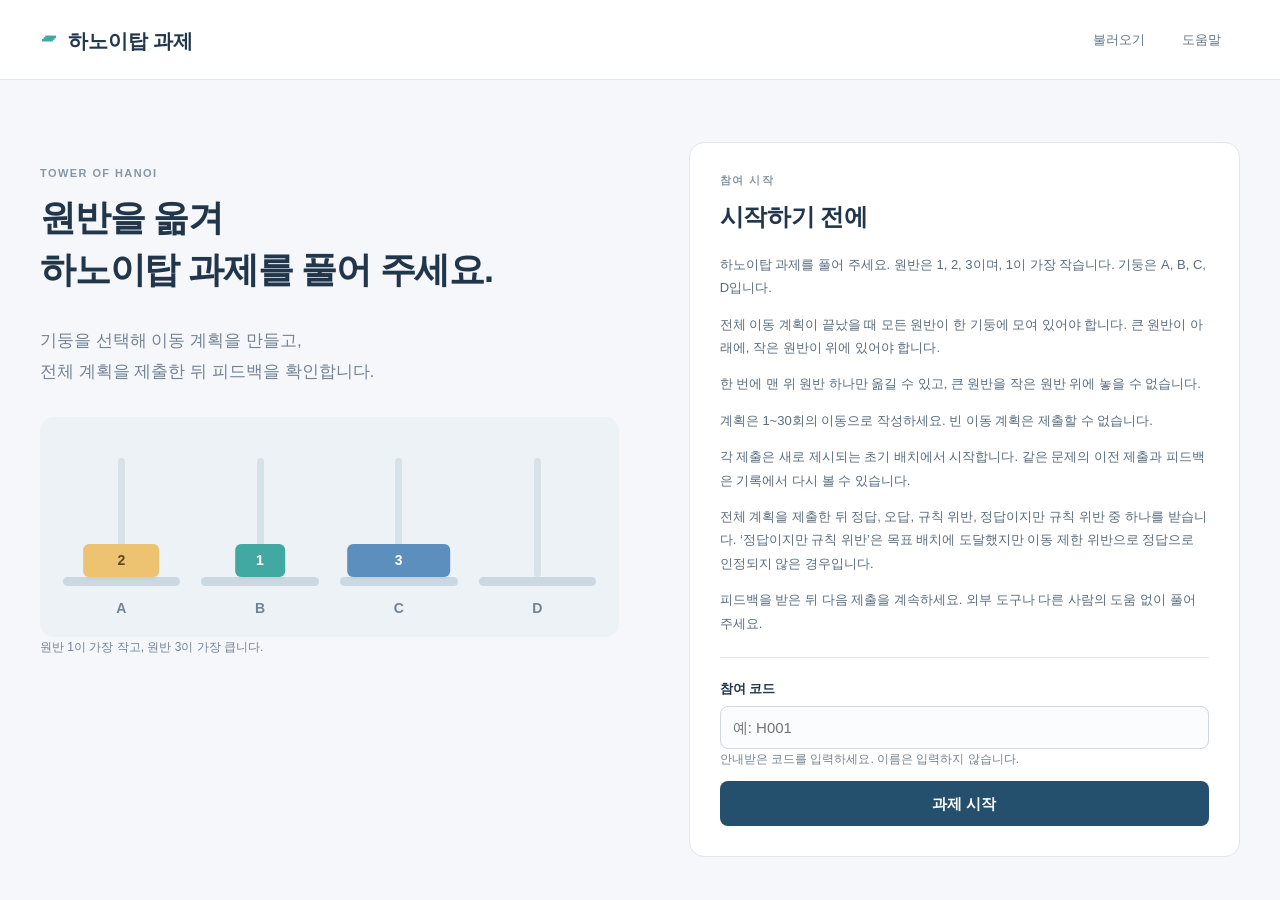
==== tower-of-hanoi/Hanoi_Human_Evaluation.html @ 3d311c99 "Clean up legacy code" ====
<!doctype html>
<html lang="ko">
<head>
<meta http-equiv="Content-Security-Policy" content="default-src 'none'; script-src 'unsafe-inline'; style-src 'unsafe-inline'; img-src data: blob:; connect-src 'none'; base-uri 'none'; form-action 'none'">
<meta charset="utf-8"><meta name="viewport" content="width=device-width, initial-scale=1">
<title>하노이탑 과제</title><style>
:root {
  --ink:#21364a;
  --muted:#738394;
  --line:#e0e7ed;
  --navy:#244f6d;
  --teal:#42a8a2;
  --gold:#edc271;
  --blue:#5d8fbe;
  --bg:#f5f7fa;
}

* {
  box-sizing:border-box;
}

body {
  margin:0;
  background:var(--bg);
  color:var(--ink);
  font-family:-apple-system,BlinkMacSystemFont,"Noto Sans KR","Apple SD Gothic Neo",sans-serif;
  font-size:15px;
}

button,input {
  font:inherit;
}

button,.file-button {
  cursor:pointer;
}

button {
  border:0;
  border-radius:8px;
  padding:12px 17px;
  line-height:1.35;
  background:white;
  color:var(--ink);
  transition:background .15s;
}

button:disabled {
  opacity:.45;
  cursor:default;
}

button:focus-visible,a:focus-visible,input:focus-visible,.file-button:focus-within {
  outline:3px solid #62a9ce;
  outline-offset:3px;
}

.primary {
  background:var(--navy);
  color:white;
  font-weight:650;
  min-height:45px;
}

.primary:hover:not(:disabled) {
  background:#173f5c;
}

.secondary {
  background:#e9f0f6;
  color:var(--navy);
  font-weight:600;
}

.quiet,.file-button {
  background:transparent;
  color:#627789;
  font-size:13px;
}

.quiet:hover:not(:disabled),.file-button:hover {
  background:#eaf0f5;
}

.small {
  padding:9px 10px;
  font-size:12px;
}

.wide {
  width:100%;
  margin-top:12px;
}

.topbar {
  height:80px;
  border-bottom:1px solid var(--line);
  background:white;
  display:flex;
  align-items:center;
  justify-content:space-between;
  padding:0 42px;
  gap:20px;
}

.brand {
  text-decoration:none;
  color:var(--ink);
  font-size:20px;
  font-weight:750;
  white-space:nowrap;
}

.brand-mark {
  color:var(--teal);
  margin-right:7px;
  font-size:26px;
}

.topbar nav {
  display:flex;
  align-items:center;
  gap:8px;
}

.file-button {
  border-radius:8px;
  padding:12px;
  display:inline-flex;
  align-items:center;
}

.file-button input {
  width:1px;
  height:1px;
  position:absolute;
  clip-path:inset(50%);
}

#save-status {
  font-size:12px;
  color:var(--muted);
  padding-right:12px;
}

#save-status[data-warning="true"] {
  display:block;
  position:fixed;
  left:50%;
  bottom:16px;
  transform:translateX(-50%);
  z-index:1000;
  width:max-content;
  max-width:calc(100vw - 32px);
  padding:12px 18px;
  border:1px solid #dfb252;
  border-radius:10px;
  background:#fff3cf;
  color:#593b00;
  box-shadow:0 3px 14px #0002;
  white-space:normal;
  text-align:center;
}

main {
  max-width:1420px;
  margin:auto;
  padding:40px;
}

.eyebrow {
  font-size:11px;
  letter-spacing:.13em;
  font-weight:750;
  color:#8597a7;
  margin:0 0 13px;
}

h1,h2,p {
  margin-top:0;
}

h1 {
  font-size:36px;
  letter-spacing:-1.2px;
  line-height:1.45;
}

h2 {
  font-size:18px;
  letter-spacing:-.4px;
}

.lead {
  font-size:17px;
  color:var(--muted);
  line-height:1.8;
}

.subtle {
  font-size:12px;
  color:var(--muted);
  line-height:1.7;
}

.panel {
  background:white;
  border:1px solid var(--line);
  border-radius:15px;
}

.welcome {
  display:grid;
  grid-template-columns:1.05fr 1fr;
  gap:70px;
  padding-top:22px;
}

.intro {
  padding-top:25px;
}

.start-panel {
  padding:30px;
}

.start-panel h2 {
  font-size:24px;
}

.instructions {
  font-size:13px;
  line-height:1.8;
  color:#586c7e;
}

.instructions p {
  margin-bottom:13px;
}

.start-panel form {
  border-top:1px solid var(--line);
  padding-top:22px;
  margin-top:22px;
}

.start-panel label {
  display:block;
  font-size:13px;
  font-weight:650;
  margin-bottom:8px;
}

input[type=text],input:not([type]) {
  border:1px solid #ced9e2;
  border-radius:8px;
  background:#fafcfd;
  padding:12px;
  width:100%;
  color:var(--ink);
}

.start-panel .primary {
  width:100%;
}

.task-title {
  display:flex;
  justify-content:space-between;
  align-items:center;
  margin-bottom:25px;
}

.task-title h1 {
  font-size:29px;
  margin:0;
}

.task-title h1 span {
  color:#91a0ad;
  font-size:19px;
  font-weight:400;
}

.participant-label {
  color:var(--muted);
  font-size:12px;
}

.workspace {
  display:grid;
  grid-template-columns:minmax(0,1.5fr) minmax(300px,1fr);
  gap:24px;
  align-items:start;
}

.play-area {
  display:grid;
  gap:20px;
}

.board-panel {
  padding:25px 25px 0;
}

.panel-head {
  display:flex;
  justify-content:space-between;
  align-items:center;
  gap:12px;
}

.panel-head h2 {
  margin:0;
}

.panel-head p {
  font-size:12px;
  color:var(--muted);
  margin:8px 0 0;
  line-height:1.6;
}

.board {
  display:grid;
  grid-template-columns:repeat(4,minmax(0,1fr));
  gap:6px;
  height:245px;
  padding:14px 0 0;
}

.peg {
  position:relative;
  border:1.5px solid transparent;
  background:transparent;
  border-radius:12px;
  padding:0;
  min-width:0;
  color:var(--muted);
}

.peg:not(:disabled):hover {
  background:#eef5f9;
}

.peg:disabled {
  opacity:1;
}

.peg.selected {
  background:#eaf4f9;
  border-color:#73abc7;
}

.rod {
  position:absolute;
  top:25px;
  bottom:44px;
  background:#d7e1e8;
  width:7px;
  left:calc(50% - 3.5px);
  border-radius:5px;
}

.base {
  position:absolute;
  bottom:35px;
  left:5%;
  width:90%;
  height:9px;
  background:#cbd7e1;
  border-radius:6px;
}

.peg-letter {
  position:absolute;
  bottom:4px;
  left:0;
  right:0;
  font-size:14px;
  font-weight:700;
  text-align:center;
}

.stack {
  position:absolute;
  bottom:44px;
  left:50%;
  transform:translateX(-50%);
  width:90%;
  display:flex;
  flex-direction:column-reverse;
  align-items:center;
  gap:3px;
}

.disk {
  height:33px;
  border-radius:6px;
  display:flex;
  justify-content:center;
  align-items:center;
  font-size:14px;
  font-weight:750;
  color:white;
  box-shadow:0 2px 2px #2038480c;
}

.disk-1 {
  width:43%;
  background:var(--teal);
}

.disk-2 {
  width:65%;
  background:var(--gold);
  color:#5f461e;
}

.disk-3 {
  width:88%;
  background:var(--blue);
}

.intro-board {
  height:220px;
  background:#edf2f6;
  border-radius:14px;
  padding:15px;
  margin-top:30px;
}

.board-footer {
  border-top:1px solid #eaf0f5;
  padding:16px 0;
  display:flex;
  align-items:center;
  justify-content:space-between;
  gap:10px;
  color:var(--muted);
  font-size:12px;
  line-height:1.5;
}

.legend {
  display:flex;
  align-items:center;
  gap:5px;
  white-space:nowrap;
  font-size:10px;
}

.legend i {
  font-style:normal;
  width:19px;
  height:19px;
  border-radius:50%;
  display:grid;
  place-items:center;
  color:white;
  font-weight:700;
}

.d1 {
  background:var(--teal);
}

.d2 {
  background:var(--gold);
}

.d3 {
  background:var(--blue);
}

.plan-panel {
  padding:23px 25px 0;
}

.count {
  display:inline-block;
  font-size:11px;
  color:#7c91a2;
  background:#edf2f6;
  border-radius:6px;
  padding:4px 7px;
  margin-left:7px;
  vertical-align:middle;
  font-weight:500;
}

.move-list {
  list-style:none;
  padding:0;
  display:flex;
  flex-wrap:wrap;
  gap:7px;
  margin:22px 0;
  max-height:240px;
  overflow:auto;
}

.move-chip {
  border:1px solid var(--line);
  background:#fbfcfe;
  padding:8px 9px;
  border-radius:6px;
  display:flex;
  gap:7px;
  align-items:center;
  white-space:nowrap;
  font-size:12px;
}

.move-chip small {
  font-size:9px;
  color:#98a7b5;
}

.move-chip .disk-label {
  font-size:10px;
  background:#eaf0f4;
  color:#647e91;
  border-radius:4px;
  padding:3px 5px;
}

.move-chip strong {
  font-size:12px;
  letter-spacing:.02em;
}

.empty-plan {
  text-align:center;
  color:#95a4b1;
  font-size:13px;
  padding:26px 0;
  line-height:1.8;
}

.submission-bar,.feedback-panel {
  border-top:1px solid #eaf0f5;
  padding:18px 0;
  display:flex;
  justify-content:space-between;
  align-items:center;
  gap:12px;
}

.submission-bar p {
  margin:0;
  font-size:12px;
  color:var(--muted);
}

.feedback-panel strong {
  font-size:21px;
  line-height:1.5;
  color:#315d75;
}

.feedback-panel .correct {
  color:#26836a;
}

.feedback-panel .incorrect {
  color:#a44f3b;
}

.feedback-panel .violation {
  color:#946322;
}

.history-panel {
  overflow:hidden;
}

.history-head {
  padding:25px 22px 18px;
}

.history-head h2 {
  margin-bottom:10px;
}

.history-head p {
  font-size:12px;
  color:var(--muted);
  line-height:1.8;
  margin:0;
}

#history {
  padding:0 15px 15px;
  max-height:700px;
  overflow:auto;
}

.history-empty {
  font-size:13px;
  text-align:center;
  color:#9aabb8;
  padding:30px 0;
}

.history-item {
  border:1px solid var(--line);
  border-radius:9px;
  margin-bottom:9px;
  overflow:hidden;
}

.history-item summary {
  padding:14px 12px;
  display:flex;
  align-items:center;
  gap:9px;
  font-size:12px;
  cursor:pointer;
}

.history-item summary::after {
  content:'⌄';
  margin-left:auto;
}

.history-item[open] summary::after {
  content:'⌃';
}

.badge {
  padding:4px 7px;
  border-radius:5px;
  font-size:11px;
  background:#edf3f7;
  color:#456c86;
  line-height:1.5;
}

.badge.correct {
  background:#e9f6ef;
  color:#287f65;
}

.badge.incorrect {
  background:#fff0e9;
  color:#a2553c;
}

.badge.violation {
  background:#fff4de;
  color:#936b28;
}

.history-detail {
  border-top:1px solid var(--line);
  padding:14px;
}

.history-detail p {
  font-size:11px;
  color:var(--muted);
  margin:0 0 5px;
}

.history-detail .board {
  height:135px;
  background:#f8fafc;
  border-radius:8px;
  padding:8px 0 0;
}

.history-detail .rod {
  top:18px;
  bottom:31px;
  width:5px;
  left:calc(50% - 2.5px);
}

.history-detail .base {
  bottom:25px;
  height:6px;
}

.history-detail .stack {
  bottom:31px;
  gap:2px;
}

.history-detail .disk {
  height:21px;
  font-size:11px;
  border-radius:4px;
}

.history-detail .peg-letter {
  font-size:11px;
  bottom:3px;
}

.history-detail .move-list {
  margin:12px 0;
  gap:5px;
}

.history-detail .move-chip {
  padding:6px;
}

.history-detail button {
  width:100%;
  font-size:12px;
  padding:9px;
}

.complete {
  max-width:620px;
  margin:60px auto;
  padding:50px 35px;
  text-align:center;
}

.complete-mark {
  display:grid;
  place-items:center;
  background:#e7f5ee;
  color:#27856d;
  width:64px;
  height:64px;
  margin:0 auto 24px;
  border-radius:50%;
  font-size:27px;
}

.complete h1 {
  font-size:30px;
}

.complete>p:not(.eyebrow) {
  color:var(--muted);
  line-height:1.9;
}

.complete .primary {
  margin-top:15px;
}

.error {
  padding:14px 18px;
  border:1px solid #e6c4a5;
  background:#fff4e8;
  color:#86572c;
  border-radius:9px;
  font-size:13px;
  line-height:1.6;
}

dialog {
  border:1px solid var(--line);
  padding:0;
  border-radius:16px;
  max-width:610px;
  width:calc(100% - 30px);
  color:var(--ink);
  box-shadow:0 25px 80px #16334940;
}

dialog::backdrop {
  background:#233c5266;
}

.dialog-inner {
  padding:30px;
}

.dialog-inner>.primary {
  display:block;
  margin:25px 0 0 auto;
}

[hidden] {
  display:none!important;
}

@media(max-width:1000px) {
  main {
    padding:30px 24px;
  }
  .topbar {
    padding:0 24px;
  }
  .welcome {
    gap:30px;
  }
  .workspace {
    grid-template-columns:minmax(0,1.3fr) minmax(290px,1fr);
  }
  .board-footer {
    flex-wrap:wrap;
  }
  h1 {
    font-size:31px;
  }
  #save-status {
    display:none;
  }
  .panel-head {
    flex-wrap:wrap;
  }
  .board-panel,.plan-panel {
    padding-left:18px;
    padding-right:18px;
  }
}

@media(max-width:760px) {
  main {
    padding:25px 16px;
  }
  .topbar {
    height:68px;
    padding:0 16px;
  }
  .brand {
    font-size:17px;
  }
  .topbar nav {
    gap:0;
  }
  .topbar nav button,.file-button {
    padding:10px 7px;
    font-size:11px;
  }
  .welcome,.workspace {
    grid-template-columns:1fr;
    gap:20px;
  }
  .welcome {
    padding-top:0;
  }
  .intro {
    padding-top:8px;
  }
  .intro h1 {
    font-size:30px;
  }
  .intro-board {
    height:180px;
    margin-top:15px;
  }
  .start-panel {
    padding:24px;
  }
  .board {
    height:220px;
  }
  .task-title h1 {
    font-size:25px;
  }
  .task-title h1 span {
    font-size:16px;
  }
  .board-footer {
    font-size:11px;
  }
  .submission-bar {
    flex-wrap:wrap;
  }
  .feedback-panel strong {
    font-size:19px;
  }
  .history-detail .board {
    height:135px;
  }
  .complete {
    padding:36px 22px;
    margin-top:25px;
  }
  .complete h1 {
    font-size:27px;
  }
  .move-chip {
    font-size:11px;
  }
  .plan-panel .panel-head>div {
    margin-left:auto;
  }
}

@media(prefers-reduced-motion:reduce) {
  * {
    transition:none!important;
  }
}

</style>
</head>
<body>
<header class="topbar"><a class="brand" href="#"><span class="brand-mark" aria-hidden="true">▰</span> 하노이탑 과제</a><nav><span id="save-status" role="status"></span><button id="export" class="quiet" hidden>진행 저장 · JSON</button><label class="file-button">불러오기<input id="import" type="file" accept="application/json,.json"></label><button id="help-button" class="quiet">도움말</button></nav></header>
<main>
<noscript>이 과제는 JavaScript를 켠 브라우저에서 열어 주세요.</noscript>
<p id="error" class="error" role="alert" hidden></p>
<section id="welcome" class="welcome">
<div class="intro"><p class="eyebrow">TOWER OF HANOI</p><h1>원반을 옮겨<br>하노이탑 과제를 풀어 주세요.</h1><p class="lead">기둥을 선택해 이동 계획을 만들고,<br>전체 계획을 제출한 뒤 피드백을 확인합니다.</p><div id="intro-board" class="board intro-board" aria-hidden="true"></div><p class="subtle">원반 1이 가장 작고, 원반 3이 가장 큽니다.</p></div>
<div class="start-panel panel"><p class="eyebrow">참여 시작</p><h2>시작하기 전에</h2><div id="welcome-instructions" class="instructions"></div><form id="start-form"><label for="participant">참여 코드</label><input id="participant" autocomplete="off" maxlength="40" pattern="[A-Za-z0-9_-]+" placeholder="예: H001" required><p class="subtle">안내받은 코드를 입력하세요. 이름은 입력하지 않습니다.</p><button class="primary" id="start" type="submit">과제 시작</button></form><button id="resume" class="secondary wide" hidden>저장된 진행 이어하기</button></div>
</section>
<section id="task" hidden>
<div class="task-title"><div><p class="eyebrow">이동 계획 작성</p><h1 id="problem-title"></h1></div><span class="participant-label" id="participant-label"></span></div>
<div class="workspace"><div class="play-area">
<section class="panel board-panel"><div class="panel-head"><div><h2>현재 배치</h2><p>출발 기둥을 누른 뒤 도착 기둥을 선택하세요.</p></div><button id="show-initial" class="quiet small">초기 배치 보기</button></div><div id="board" class="board"></div><div class="board-footer"><span id="move-hint" role="status">출발 기둥을 선택하세요.</span><span class="legend"><i class="d1">1</i><i class="d2">2</i><i class="d3">3</i> 작은 원반 → 큰 원반</span></div></section>
<section class="panel plan-panel"><div class="panel-head"><h2>이동 계획 <span id="move-count" class="count">0 / 30</span></h2><div><button id="undo" class="quiet small">한 단계 취소</button><button id="reset" class="quiet small">처음부터</button></div></div><ol id="moves" class="move-list"></ol><p id="empty-plan" class="empty-plan">기둥을 선택하면 이동이 여기에 추가됩니다.</p><div id="submission-bar" class="submission-bar"><p>1~30회 이동으로 전체 계획을 작성하세요.</p><button id="submit" class="primary">계획 제출</button></div><div id="feedback-panel" class="feedback-panel" hidden><strong id="feedback" role="status"></strong><button id="continue" class="primary">계속하기</button></div></section>
</div><aside class="panel history-panel"><div class="history-head"><h2>이전 제출 <span id="history-count" class="count">0</span></h2><p>현재 문제에서 제출한 계획과 피드백입니다.<br>초기 배치와 이동 순서를 다시 볼 수 있습니다.</p></div><div id="history"></div></aside></div>
</section>
<section id="complete" class="complete panel" hidden><span class="complete-mark" aria-hidden="true">✓</span><p class="eyebrow">과제 완료</p><h1>참여해 주셔서 감사합니다.</h1><p>평가가 끝났습니다.<br>아래 버튼으로 결과 JSON을 저장해 주세요.</p><button id="export-complete" class="primary">결과 저장 · JSON</button></section>
</main>
<dialog id="help"><div class="dialog-inner"><h2>과제 안내</h2><div id="help-instructions" class="instructions"></div><button id="close-help" class="primary">확인</button></div></dialog>
<dialog id="initial-dialog"><div class="dialog-inner"><h2>이번 제출의 초기 배치</h2><div id="initial-board" class="board"></div><button id="close-initial" class="primary">닫기</button></div></dialog>
<script>
window.HANOI_BUNDLE={"format":"hanoi_human_standalone_v1","dataset":{"schema_version":1,"dataset_version":7,"pegs":["A","B","C","D"],"disk_count":3,"max_moves":30,"dataset_id":"hanoi_human_10_v2","dataset_revision":2,"seed":20261029,"problems":[{"id":"P017","rule_type":"peg","rounds":[{"name":"R1","initial_positions":["B","B","D"],"initial_family":"pair12","goal_peg":"D","rule":{"kind":"peg","source":"B","destination":"C"},"validation":{"shortest_plan":["BA","BD","AD"],"min_moves":3,"baseline_min_moves":3,"restriction_witness":["BC","BD","CD"],"transition_witness":null}},{"name":"R2","initial_positions":["D","C","D"],"initial_family":"pair13","goal_peg":"C","rule":{"kind":"peg","source":"C","destination":"A"},"validation":{"shortest_plan":["DA","CB","DC","BC","AC"],"min_moves":5,"baseline_min_moves":5,"restriction_witness":["DB","CA","DC","AC","BC"],"transition_witness":["DB","CA","DC","AC","BD","DC"]}},{"name":"R3","initial_positions":["D","C","C"],"initial_family":"pair23","goal_peg":"A","rule":{"kind":"peg","source":"C","destination":"B"},"validation":{"shortest_plan":["DB","CD","CA","DA","BA"],"min_moves":5,"baseline_min_moves":4,"restriction_witness":["CB","CA","BA","DA"],"transition_witness":["CB","DB","CD","DA","BD","BA","DA"]}},{"name":"R4","initial_positions":["B","A","C"],"initial_family":"separated","goal_peg":"B","rule":{"kind":"peg","source":"B","destination":"D"},"validation":{"shortest_plan":["CD","BC","DB","AB","CB"],"min_moves":5,"baseline_min_moves":4,"restriction_witness":["BD","CB","AB","DB"],"transition_witness":["CD","BD","DC","DB","CD","AB","DB"]}},{"name":"R5","initial_positions":["C","C","C"],"initial_family":"stacked","goal_peg":"D","rule":{"kind":"peg","source":"A","destination":"D"},"validation":{"shortest_plan":["CA","CB","CD","AC","BD","CD"],"min_moves":6,"baseline_min_moves":5,"restriction_witness":["CA","CB","CD","BD","AD"],"transition_witness":["CA","CB","CD","BC","CD","AD"]}}]},{"id":"P035","rule_type":"peg","rounds":[{"name":"R1","initial_positions":["A","C","B"],"initial_family":"separated","goal_peg":"C","rule":{"kind":"peg","source":"C","destination":"D"},"validation":{"shortest_plan":["AD","CA","BC","AC","DC"],"min_moves":5,"baseline_min_moves":4,"restriction_witness":["CD","BC","DC","AC"],"transition_witness":null}},{"name":"R2","initial_positions":["B","B","B"],"initial_family":"stacked","goal_peg":"A","rule":{"kind":"peg","source":"B","destination":"D"},"validation":{"shortest_plan":["BA","AD","BC","BA","CA","DA"],"min_moves":6,"baseline_min_moves":5,"restriction_witness":["BC","BD","BA","DA","CA"],"transition_witness":["BC","BD","BA","DA","CA"]}},{"name":"R3","initial_positions":["C","C","A"],"initial_family":"pair12","goal_peg":"D","rule":{"kind":"peg","source":"C","destination":"B"},"validation":{"shortest_plan":["AD","CA","CD","AD"],"min_moves":4,"baseline_min_moves":4,"restriction_witness":["AD","CB","CD","BD"],"transition_witness":["AD","CB","BA","CD","AD"]}},{"name":"R4","initial_positions":["D","B","D"],"initial_family":"pair13","goal_peg":"B","rule":{"kind":"peg","source":"D","destination":"A"},"validation":{"shortest_plan":["BA","DC","DB","AB","CB"],"min_moves":5,"baseline_min_moves":5,"restriction_witness":["BC","DA","DB","CB","AB"],"transition_witness":["BA","DA","DB","AD","AB","DB"]}},{"name":"R5","initial_positions":["D","A","A"],"initial_family":"pair23","goal_peg":"D","rule":{"kind":"peg","source":"D","destination":"C"},"validation":{"shortest_plan":["AC","DB","AD","CD","BD"],"min_moves":5,"baseline_min_moves":5,"restriction_witness":["AB","DC","AD","BD","CD"],"transition_witness":["AB","DC","AD","BD","CD"]}}]},{"id":"P041","rule_type":"peg","rounds":[{"name":"R1","initial_positions":["B","B","B"],"initial_family":"stacked","goal_peg":"A","rule":{"kind":"peg","source":"C","destination":"A"},"validation":{"shortest_plan":["BC","BD","BA","CB","DA","BA"],"min_moves":6,"baseline_min_moves":5,"restriction_witness":["BC","BD","BA","DA","CA"],"transition_witness":null}},{"name":"R2","initial_positions":["D","D","B"],"initial_family":"pair12","goal_peg":"D","rule":{"kind":"peg","source":"D","destination":"C"},"validation":{"shortest_plan":["BC","DA","DB","CD","BD","AD"],"min_moves":6,"baseline_min_moves":5,"restriction_witness":["DA","DC","BD","CD","AD"],"transition_witness":["DA","DC","BD","CD","AD"]}},{"name":"R3","initial_positions":["A","C","A"],"initial_family":"pair13","goal_peg":"C","rule":{"kind":"peg","source":"A","destination":"B"},"validation":{"shortest_plan":["AD","CB","AC","BC","DC"],"min_moves":5,"baseline_min_moves":5,"restriction_witness":["AB","CD","AC","DC","BC"],"transition_witness":["AB","CD","AC","DA","AC","BC"]}},{"name":"R4","initial_positions":["B","C","C"],"initial_family":"pair23","goal_peg":"B","rule":{"kind":"peg","source":"D","destination":"B"},"validation":{"shortest_plan":["BA","CD","CB","DC","CB","AB"],"min_moves":6,"baseline_min_moves":5,"restriction_witness":["BA","CD","CB","DB","AB"],"transition_witness":["BA","CD","CB","AC","DB","CB"]}},{"name":"R5","initial_positions":["B","C","A"],"initial_family":"separated","goal_peg":"C","rule":{"kind":"peg","source":"C","destination":"D"},"validation":{"shortest_plan":["AD","CA","DC","AC","BC"],"min_moves":5,"baseline_min_moves":4,"restriction_witness":["CD","AC","DC","BC"],"transition_witness":["CD","AC","DC","BC"]}}]},{"id":"P050","rule_type":"peg","rounds":[{"name":"R1","initial_positions":["C","B","D"],"initial_family":"separated","goal_peg":"C","rule":{"kind":"peg","source":"A","destination":"C"},"validation":{"shortest_plan":["CA","DC","AD","BC","DC"],"min_moves":5,"baseline_min_moves":4,"restriction_witness":["CA","DC","BC","AC"],"transition_witness":null}},{"name":"R2","initial_positions":["C","C","C"],"initial_family":"stacked","goal_peg":"A","rule":{"kind":"peg","source":"C","destination":"D"},"validation":{"shortest_plan":["CA","AD","CB","CA","BA","DA"],"min_moves":6,"baseline_min_moves":5,"restriction_witness":["CB","CD","CA","DA","BA"],"transition_witness":["CB","CD","CA","DA","BA"]}},{"name":"R3","initial_positions":["A","A","B"],"initial_family":"pair12","goal_peg":"D","rule":{"kind":"peg","source":"A","destination":"B"},"validation":{"shortest_plan":["AC","BD","AD","CD"],"min_moves":4,"baseline_min_moves":4,"restriction_witness":["BD","AB","AD","BD"],"transition_witness":["BD","AB","AD","BD"]}},{"name":"R4","initial_positions":["B","D","B"],"initial_family":"pair13","goal_peg":"B","rule":{"kind":"peg","source":"B","destination":"C"},"validation":{"shortest_plan":["BA","DB","AB"],"min_moves":3,"baseline_min_moves":3,"restriction_witness":["BC","DB","CB"],"transition_witness":["BC","DB","CB"]}},{"name":"R5","initial_positions":["D","B","B"],"initial_family":"pair23","goal_peg":"D","rule":{"kind":"peg","source":"A","destination":"D"},"validation":{"shortest_plan":["BA","DC","BD","AB","BD","CD"],"min_moves":6,"baseline_min_moves":5,"restriction_witness":["BA","DC","BD","AD","CD"],"transition_witness":["BA","DC","BD","AD","CD"]}}]},{"id":"P152","rule_type":"source_sequence","rounds":[{"name":"R1","initial_positions":["C","C","B"],"initial_family":"pair12","goal_peg":"C","rule":{"kind":"source_sequence","previous_source":"C","source":"B"},"validation":{"shortest_plan":["BD","CA","CB","DC","BC","AC"],"min_moves":6,"baseline_min_moves":5,"restriction_witness":["CD","CA","BC","AC","DC"],"transition_witness":null}},{"name":"R2","initial_positions":["D","C","D"],"initial_family":"pair13","goal_peg":"D","rule":{"kind":"source_sequence","previous_source":"D","source":"C"},"validation":{"shortest_plan":["DA","AB","CD","BD"],"min_moves":4,"baseline_min_moves":3,"restriction_witness":["DA","CD","AD"],"transition_witness":["DA","CD","AD"]}},{"name":"R3","initial_positions":["D","C","C"],"initial_family":"pair23","goal_peg":"B","rule":{"kind":"source_sequence","previous_source":"C","source":"A"},"validation":{"shortest_plan":["DA","CD","CB","DB","AB"],"min_moves":5,"baseline_min_moves":4,"restriction_witness":["CA","CB","AB","DB"],"transition_witness":["CA","CB","AB","DB"]}},{"name":"R4","initial_positions":["D","A","C"],"initial_family":"separated","goal_peg":"A","rule":{"kind":"source_sequence","previous_source":"B","source":"D"},"validation":{"shortest_plan":["DB","AD","CA","DA","BA"],"min_moves":5,"baseline_min_moves":4,"restriction_witness":["AB","CA","BA","DA"],"transition_witness":["AB","CA","BA","DA"]}},{"name":"R5","initial_positions":["D","D","D"],"initial_family":"stacked","goal_peg":"B","rule":{"kind":"source_sequence","previous_source":"A","source":"C"},"validation":{"shortest_plan":["DA","DC","DB","CB","AB"],"min_moves":5,"baseline_min_moves":5,"restriction_witness":["DC","DA","DB","AB","CB"],"transition_witness":["DC","DA","DB","AB","CB"]}}]},{"id":"P154","rule_type":"source_sequence","rounds":[{"name":"R1","initial_positions":["A","C","C"],"initial_family":"pair23","goal_peg":"A","rule":{"kind":"source_sequence","previous_source":"C","source":"B"},"validation":{"shortest_plan":["AB","CD","CA","DA","BA"],"min_moves":5,"baseline_min_moves":5,"restriction_witness":["AD","CB","CA","BA","DA"],"transition_witness":null}},{"name":"R2","initial_positions":["A","C","D"],"initial_family":"separated","goal_peg":"C","rule":{"kind":"source_sequence","previous_source":"C","source":"D"},"validation":{"shortest_plan":["DB","CD","BC","DC","AC"],"min_moves":5,"baseline_min_moves":4,"restriction_witness":["CB","DC","BC","AC"],"transition_witness":["CB","DC","BC","AC"]}},{"name":"R3","initial_positions":["C","C","C"],"initial_family":"stacked","goal_peg":"B","rule":{"kind":"source_sequence","previous_source":"C","source":"A"},"validation":{"shortest_plan":["CA","CD","CB","DB","AB"],"min_moves":5,"baseline_min_moves":5,"restriction_witness":["CD","CA","CB","AB","DB"],"transition_witness":["CD","CA","CB","AB","DB"]}},{"name":"R4","initial_positions":["C","C","B"],"initial_family":"pair12","goal_peg":"D","rule":{"kind":"source_sequence","previous_source":"B","source":"C"},"validation":{"shortest_plan":["BA","AD","CA","CD","AD"],"min_moves":5,"baseline_min_moves":4,"restriction_witness":["BD","CA","CD","AD"],"transition_witness":["BD","CB","CD","BD"]}},{"name":"R5","initial_positions":["B","A","B"],"initial_family":"pair13","goal_peg":"B","rule":{"kind":"source_sequence","previous_source":"B","source":"A"},"validation":{"shortest_plan":["AC","BA","CB","AB"],"min_moves":4,"baseline_min_moves":3,"restriction_witness":["BC","AB","CB"],"transition_witness":["BC","AB","CB"]}}]},{"id":"P160","rule_type":"source_sequence","rounds":[{"name":"R1","initial_positions":["C","D","A"],"initial_family":"separated","goal_peg":"C","rule":{"kind":"source_sequence","previous_source":"D","source":"B"},"validation":{"shortest_plan":["AB","CA","BC","DC","AC"],"min_moves":5,"baseline_min_moves":4,"restriction_witness":["CB","AC","DC","BC"],"transition_witness":null}},{"name":"R2","initial_positions":["B","B","B"],"initial_family":"stacked","goal_peg":"A","rule":{"kind":"source_sequence","previous_source":"C","source":"D"},"validation":{"shortest_plan":["BC","BD","BA","DA","CA"],"min_moves":5,"baseline_min_moves":5,"restriction_witness":["BD","BC","BA","CA","DA"],"transition_witness":["BD","BC","BA","CA","DA"]}},{"name":"R3","initial_positions":["C","C","B"],"initial_family":"pair12","goal_peg":"D","rule":{"kind":"source_sequence","previous_source":"C","source":"B"},"validation":{"shortest_plan":["BD","CA","CD","AD"],"min_moves":4,"baseline_min_moves":4,"restriction_witness":["BD","CB","CD","BD"],"transition_witness":["BD","CB","CD","BD"]}},{"name":"R4","initial_positions":["C","B","C"],"initial_family":"pair13","goal_peg":"B","rule":{"kind":"source_sequence","previous_source":"B","source":"C"},"validation":{"shortest_plan":["BA","AD","CA","CB","DB","AB"],"min_moves":6,"baseline_min_moves":5,"restriction_witness":["BA","CD","CB","AB","DB"],"transition_witness":["BA","CD","CB","AB","DB"]}},{"name":"R5","initial_positions":["D","C","C"],"initial_family":"pair23","goal_peg":"D","rule":{"kind":"source_sequence","previous_source":"D","source":"C"},"validation":{"shortest_plan":["CA","CB","DC","BD","AD","CD"],"min_moves":6,"baseline_min_moves":5,"restriction_witness":["CA","DB","CD","AD","BD"],"transition_witness":["CA","DB","CD","AD","BD"]}}]},{"id":"P253","rule_type":"visit","rounds":[{"name":"R1","initial_positions":["A","C","A"],"initial_family":"pair13","goal_peg":"B","rule":{"kind":"visit","visitor_disk":1,"visited_peg":"C","locked_disk":3},"validation":{"shortest_plan":["AC","AB","CD","CB","DB"],"min_moves":5,"baseline_min_moves":4,"restriction_witness":["AD","AB","CB","DB"],"transition_witness":null}},{"name":"R2","initial_positions":["A","B","B"],"initial_family":"pair23","goal_peg":"A","rule":{"kind":"visit","visitor_disk":2,"visited_peg":"C","locked_disk":3},"validation":{"shortest_plan":["AD","BC","BA","CA","DA"],"min_moves":5,"baseline_min_moves":5,"restriction_witness":["AC","BD","BA","DA","CA"],"transition_witness":["AC","BD","BA","DA","CA"]}},{"name":"R3","initial_positions":["D","A","B"],"initial_family":"separated","goal_peg":"D","rule":{"kind":"visit","visitor_disk":2,"visited_peg":"B","locked_disk":3},"validation":{"shortest_plan":["DC","AB","BA","BD","AD","CD"],"min_moves":6,"baseline_min_moves":4,"restriction_witness":["DC","BD","AD","CD"],"transition_witness":["AC","DA","BD","CD","AD"]}},{"name":"R4","initial_positions":["B","B","B"],"initial_family":"stacked","goal_peg":"C","rule":{"kind":"visit","visitor_disk":1,"visited_peg":"A","locked_disk":3},"validation":{"shortest_plan":["BA","BD","BC","DC","AC"],"min_moves":5,"baseline_min_moves":5,"restriction_witness":["BD","BA","BC","AC","DC"],"transition_witness":["BD","BA","BC","AC","DC"]}},{"name":"R5","initial_positions":["C","C","B"],"initial_family":"pair12","goal_peg":"D","rule":{"kind":"visit","visitor_disk":2,"visited_peg":"A","locked_disk":3},"validation":{"shortest_plan":["CD","CA","DC","BD","AD","CD"],"min_moves":6,"baseline_min_moves":4,"restriction_witness":["CA","BD","CD","AD"],"transition_witness":["CA","BD","CD","AD"]}}]},{"id":"P286","rule_type":"visit","rounds":[{"name":"R1","initial_positions":["C","C","C"],"initial_family":"stacked","goal_peg":"D","rule":{"kind":"visit","visitor_disk":2,"visited_peg":"D","locked_disk":3},"validation":{"shortest_plan":["CA","CD","DB","CD","BD","AD"],"min_moves":6,"baseline_min_moves":5,"restriction_witness":["CA","CB","CD","BD","AD"],"transition_witness":null}},{"name":"R2","initial_positions":["C","C","B"],"initial_family":"pair12","goal_peg":"A","rule":{"kind":"visit","visitor_disk":1,"visited_peg":"B","locked_disk":3},"validation":{"shortest_plan":["CB","BD","BA","CA","DA"],"min_moves":5,"baseline_min_moves":4,"restriction_witness":["BA","CB","CA","BA"],"transition_witness":["CA","CD","AC","BA","DA","CA"]}},{"name":"R3","initial_positions":["A","B","A"],"initial_family":"pair13","goal_peg":"B","rule":{"kind":"visit","visitor_disk":2,"visited_peg":"C","locked_disk":3},"validation":{"shortest_plan":["AD","BC","AB","CB","DB"],"min_moves":5,"baseline_min_moves":5,"restriction_witness":["AC","BD","AB","DB","CB"],"transition_witness":["AB","BC","BD","AB","DB","CB"]}},{"name":"R4","initial_positions":["D","B","B"],"initial_family":"pair23","goal_peg":"C","rule":{"kind":"visit","visitor_disk":1,"visited_peg":"C","locked_disk":3},"validation":{"shortest_plan":["BA","DC","CD","BC","AC","DC"],"min_moves":6,"baseline_min_moves":4,"restriction_witness":["BA","BC","AC","DC"],"transition_witness":["BC","CA","BC","AC","DC"]}},{"name":"R5","initial_positions":["B","D","A"],"initial_family":"separated","goal_peg":"D","rule":{"kind":"visit","visitor_disk":2,"visited_peg":"A","locked_disk":3},"validation":{"shortest_plan":["DA","AC","AD","CD","BD"],"min_moves":5,"baseline_min_moves":4,"restriction_witness":["DC","AD","CD","BD"],"transition_witness":["BC","DB","AD","BD","CD"]}}]},{"id":"P288","rule_type":"visit","rounds":[{"name":"R1","initial_positions":["D","D","D"],"initial_family":"stacked","goal_peg":"B","rule":{"kind":"visit","visitor_disk":2,"visited_peg":"C","locked_disk":3},"validation":{"shortest_plan":["DA","DC","DB","CB","AB"],"min_moves":5,"baseline_min_moves":5,"restriction_witness":["DC","DA","DB","AB","CB"],"transition_witness":null}},{"name":"R2","initial_positions":["B","B","D"],"initial_family":"pair12","goal_peg":"C","rule":{"kind":"visit","visitor_disk":1,"visited_peg":"D","locked_disk":3},"validation":{"shortest_plan":["BD","DA","DC","BC","AC"],"min_moves":5,"baseline_min_moves":4,"restriction_witness":["BA","DC","BC","AC"],"transition_witness":["BA","BC","CB","DC","BC","AC"]}},{"name":"R3","initial_positions":["C","A","C"],"initial_family":"pair13","goal_peg":"D","rule":{"kind":"visit","visitor_disk":2,"visited_peg":"B","locked_disk":3},"validation":{"shortest_plan":["AB","CA","CD","BD","AD"],"min_moves":5,"baseline_min_moves":4,"restriction_witness":["CB","CD","AD","BD"],"transition_witness":["CD","DB","CD","AD","BD"]}},{"name":"R4","initial_positions":["A","D","D"],"initial_family":"pair23","goal_peg":"A","rule":{"kind":"visit","visitor_disk":1,"visited_peg":"B","locked_disk":3},"validation":{"shortest_plan":["AB","DC","DA","CA","BA"],"min_moves":5,"baseline_min_moves":5,"restriction_witness":["AC","DB","DA","BA","CA"],"transition_witness":["AC","DB","DA","BA","CA"]}},{"name":"R5","initial_positions":["A","D","C"],"initial_family":"separated","goal_peg":"B","rule":{"kind":"visit","visitor_disk":2,"visited_peg":"A","locked_disk":3},"validation":{"shortest_plan":["AB","DA","BD","CB","AB","DB"],"min_moves":6,"baseline_min_moves":3,"restriction_witness":["CB","DB","AB"],"transition_witness":["AB","BA","CB","DB","AB"]}}]}],"metadata":{"problem_count":10,"round_count":50,"rounds_per_problem":5,"rules_per_round":1,"problems_per_rule_type":{"peg":4,"source_sequence":3,"visit":3},"type_order":["peg","source_sequence","visit"],"selection":{"method":"stratified_random_sample_without_replacement","algorithm":"Python random.Random(seed).sample in source type order; sort source IDs within each type; resolve unchanged content to benchmark IDs","seed":20261029,"type_order":["peg","source_sequence","visit"],"source_dataset_id":"hanoi_three_types_90_v1","source_sha256":"c91b72d65c160cc56de4276223b586a5e6b42b693c0c0fbac5fbcf45ab0a8cfe","benchmark_dataset_id":"hanoi_three_types_300_v2","benchmark_sha256":"ccde7f963a7b8f57298568570e0cd6dd1dbcea730e6d20b9b5833a8b3d11350f","selected_id_namespace":"hanoi_three_types_300_v2","matching_policy":"Exact problem content excluding the dataset-local id; preserve sampled order","selected_problem_ids":["P017","P035","P041","P050","P152","P154","P160","P253","P286","P288"],"problem_ids_by_type":{"peg":["P017","P035","P041","P050"],"source_sequence":["P152","P154","P160"],"visit":["P253","P286","P288"]},"uses_model_results":false},"rule_usage":{"peg":[{"rule":{"destination":"A","kind":"peg","source":"C"},"round_count":2},{"rule":{"destination":"A","kind":"peg","source":"D"},"round_count":1},{"rule":{"destination":"B","kind":"peg","source":"A"},"round_count":2},{"rule":{"destination":"B","kind":"peg","source":"C"},"round_count":2},{"rule":{"destination":"B","kind":"peg","source":"D"},"round_count":1},{"rule":{"destination":"C","kind":"peg","source":"A"},"round_count":1},{"rule":{"destination":"C","kind":"peg","source":"B"},"round_count":2},{"rule":{"destination":"C","kind":"peg","source":"D"},"round_count":2},{"rule":{"destination":"D","kind":"peg","source":"A"},"round_count":2},{"rule":{"destination":"D","kind":"peg","source":"B"},"round_count":2},{"rule":{"destination":"D","kind":"peg","source":"C"},"round_count":3}],"source_sequence":[{"rule":{"kind":"source_sequence","previous_source":"A","source":"C"},"round_count":1},{"rule":{"kind":"source_sequence","previous_source":"B","source":"A"},"round_count":1},{"rule":{"kind":"source_sequence","previous_source":"B","source":"C"},"round_count":2},{"rule":{"kind":"source_sequence","previous_source":"B","source":"D"},"round_count":1},{"rule":{"kind":"source_sequence","previous_source":"C","source":"A"},"round_count":2},{"rule":{"kind":"source_sequence","previous_source":"C","source":"B"},"round_count":3},{"rule":{"kind":"source_sequence","previous_source":"C","source":"D"},"round_count":2},{"rule":{"kind":"source_sequence","previous_source":"D","source":"B"},"round_count":1},{"rule":{"kind":"source_sequence","previous_source":"D","source":"C"},"round_count":2}],"visit":[{"rule":{"kind":"visit","locked_disk":3,"visited_peg":"A","visitor_disk":1},"round_count":1},{"rule":{"kind":"visit","locked_disk":3,"visited_peg":"A","visitor_disk":2},"round_count":3},{"rule":{"kind":"visit","locked_disk":3,"visited_peg":"B","visitor_disk":1},"round_count":2},{"rule":{"kind":"visit","locked_disk":3,"visited_peg":"B","visitor_disk":2},"round_count":2},{"rule":{"kind":"visit","locked_disk":3,"visited_peg":"C","visitor_disk":1},"round_count":2},{"rule":{"kind":"visit","locked_disk":3,"visited_peg":"C","visitor_disk":2},"round_count":3},{"rule":{"kind":"visit","locked_disk":3,"visited_peg":"D","visitor_disk":1},"round_count":1},{"rule":{"kind":"visit","locked_disk":3,"visited_peg":"D","visitor_disk":2},"round_count":1}]}}},"dataset_sha256":"34ba0b8a34e7cd41282779b7a602a90d2eff2e08291c859f0a8534bbb2029497","config":{"max_attempts":10,"success_streak":2,"r1_apply_k":true},"feedback_policy":"goal_rule_4way_v1","instructions":["하노이탑 과제를 풀어 주세요. 원반은 1, 2, 3이며, 1이 가장 작습니다. 기둥은 A, B, C, D입니다.","전체 이동 계획이 끝났을 때 모든 원반이 한 기둥에 모여 있어야 합니다. 큰 원반이 아래에, 작은 원반이 위에 있어야 합니다.","한 번에 맨 위 원반 하나만 옮길 수 있고, 큰 원반을 작은 원반 위에 놓을 수 없습니다.","계획은 1~30회의 이동으로 작성하세요. 빈 이동 계획은 제출할 수 없습니다.","각 제출은 새로 제시되는 초기 배치에서 시작합니다. 같은 문제의 이전 제출과 피드백은 기록에서 다시 볼 수 있습니다.","전체 계획을 제출한 뒤 정답, 오답, 규칙 위반, 정답이지만 규칙 위반 중 하나를 받습니다. ‘정답이지만 규칙 위반’은 목표 배치에 도달했지만 이동 제한 위반으로 정답으로 인정되지 않은 경우입니다.","피드백을 받은 뒤 다음 제출을 계속하세요. 외부 도구나 다른 사람의 도움 없이 풀어 주세요."],"source_sha256":{"index.html":"8e8f71c0e4548e3a823694e4eaf31b0938299c6053af69d072f0a04164be65a5","style.css":"9d4646428044e4baee1ed85352c89084442c8a99340cdd06e763e56f09e06ae0","engine.js":"7af19488b42e2561c279f1d238f0dccdd772615d746c29f749a3126f7fda85d9","offline.js":"1da6916cb49cf457d8b40909ebac77fa20a319dc5f9f31f2e5e504d920da5128","app.js":"f3c7c6dd32588ef4ca5ca5bc440d611536af6a91ccfc087cebf9db1a98194e80"},"bundle_id":"1eaa5ae503eb53760b27f73c92860b6a80f9dbc952bad0d62cdebba4636731ca"};
</script>
<script>
/* Offline human experiment engine. The Python grader remains the parity oracle.
 * Additional restrictions are checked before basic legality; forbidden but legal
 * moves still update the board. Each submission starts from its initial board.
 */
(function (root, factory) {
  'use strict';
  const api = factory();
  if (typeof module === 'object' && module.exports) module.exports = api;
  else root.HanoiHumanEngine = api;
})(typeof globalThis !== 'undefined' ? globalThis : this, function () {
  'use strict';
  const PEGS = ['A', 'B', 'C', 'D'];
  const FEEDBACK = {Correct: '정답', Incorrect: '오답', 'Rule violation': '규칙 위반',
    'Correct, but rule violation': '정답이지만 규칙 위반'};
  const LABELS = {peg: '기둥 조건', occupancy: '기둥 상태 조건',
    source_sequence: '연속 출발 조건', visit: '선행 방문 조건'};
  const clone = value => JSON.parse(JSON.stringify(value));
  const canonical = value => JSON.stringify(normalize(value));
  function normalize(value) {
    if (Array.isArray(value)) return value.map(normalize);
    if (value && typeof value === 'object') return Object.fromEntries(Object.keys(value).sort().map(key => [key, normalize(value[key])]));
    return value;
  }
  const equal = (a, b) => canonical(a) === canonical(b);
  const mean = rows => rows.length ? rows.reduce((a, b) => a + b, 0) / rows.length : null;
  const validMoves = moves => Array.isArray(moves) && moves.length >= 1 && moves.length <= 30 && moves.every(move => typeof move === 'string' && /^[A-D]{2}$/.test(move) && move[0] !== move[1]);
  const validToken = token => typeof token === 'string' && /^[0-9a-f]{32}$/.test(token);
  const validDate = stamp => typeof stamp === 'string' && Number.isFinite(Date.parse(stamp));
  function token() {
    if (typeof globalThis.crypto !== 'undefined' && globalThis.crypto.getRandomValues) {
      return Array.from(globalThis.crypto.getRandomValues(new Uint8Array(16)), x => x.toString(16).padStart(2, '0')).join('');
    }
    if (typeof require === 'function') return require('node:crypto').randomBytes(16).toString('hex');
    throw Error('이 브라우저에서는 참여 기록을 만들 수 없습니다. 최신 브라우저에서 열어 주세요.');
  }
  function evaluate(moves, round) {
    const restriction = round.rule, positions = round.initial_positions.slice();
    const pegs = Object.fromEntries(PEGS.map(p => [p, [3, 2, 1].filter(d => positions[d - 1] === p)]));
    let previousSource = null, visited = restriction.kind === 'visit' && positions[restriction.visitor_disk - 1] === restriction.visited_peg;
    let baseError = null;
    const violations = [];
    if (!Array.isArray(moves) || moves.length < 1 || moves.length > 30) baseError = {step: null, move: null, disk: null, kind: 'invalid_plan'};
    for (let index = 0; !baseError && index < moves.length; index++) {
      const move = moves[index], step = index + 1;
      if (typeof move !== 'string' || !/^[A-D]{2}$/.test(move) || move[0] === move[1]) {
        baseError = {step, move, disk: null, kind: 'invalid_command'}; break;
      }
      const [source, target] = move;
      const disk = pegs[source].length ? pegs[source][pegs[source].length - 1] : null;
      let violates;
      switch (restriction.kind) {
        case 'peg': violates = source === restriction.source && target === restriction.destination; break;
        case 'occupancy': violates = positions.includes(restriction.occupied_peg) && source === restriction.source && target === restriction.destination; break;
        case 'source_sequence': violates = previousSource === restriction.previous_source && source === restriction.source; break;
        case 'visit': violates = disk === restriction.locked_disk && !visited; break;
        default: throw Error('지원하지 않는 이동 제한입니다.');
      }
      if (violates) violations.push({step, move, disk, kind: restriction.kind});
      if (disk === null) { baseError = {step, move, disk, kind: 'empty_source'}; break; }
      if (pegs[target].length && disk > pegs[target][pegs[target].length - 1]) {
        baseError = {step, move, disk, kind: 'larger_on_smaller'}; break;
      }
      pegs[target].push(pegs[source].pop());
      positions[disk - 1] = target;
      previousSource = source;
      if (restriction.kind === 'visit' && disk === restriction.visitor_disk && target === restriction.visited_peg) visited = true;
    }
    const baseValid = baseError === null;
    const goalReached = baseValid ? equal(pegs[round.goal_peg], [3, 2, 1]) : null;
    return {current_success: Boolean(baseValid && !violations.length && goalReached), base_valid: baseValid,
      base_error: baseError, movement_rule_violations: violations, movement_rule_error: Boolean(violations.length),
      goal_reached: goalReached, goal_error: baseValid ? !goalReached : null};
  }
  function grade(input, roundNumber, problem) {
    const moves = validMoves(input) ? clone(input) : null;
    const currentRound = problem.rounds[roundNumber - 1], current = evaluate(moves, currentRound);
    const previous = roundNumber > 1 ? evaluate(moves, {...problem.rounds[roundNumber - 2],
      initial_positions: currentRound.initial_positions, goal_peg: currentRound.goal_peg}).current_success : null;
    let feedback = 'Incorrect', code = 'incorrect';
    if (current.current_success) { feedback = 'Correct'; code = 'correct'; }
    else if (current.movement_rule_error) {
      if (current.base_valid && current.goal_reached) { feedback = 'Correct, but rule violation'; code = 'goal_reached_rule_violation'; }
      else { feedback = 'Rule violation'; code = 'rule_violation'; }
    }
    return {moves, parse_valid: moves !== null, ...current, previous_success: previous,
      persistent_error: roundNumber > 1 ? current.movement_rule_error : null,
      feedback, correctness_feedback: current.current_success ? 'Correct' : 'Incorrect',
      feedback_code: code, feedback_policy: 'goal_rule_4way_v1'};
  }
  function stats(rows) {
    const failures = rows.filter(x => !x.current_success).length;
    const pe = rows.filter(x => x.persistent_error).length;
    return {attempts: rows.length, successes: rows.length - failures, failures,
      persistent_errors: pe, general_errors: failures - pe,
      persistent_error_rate: rows.length ? pe / rows.length : null,
      failure_rate: rows.length ? failures / rows.length : null,
      movement_rule_errors: rows.filter(x => x.movement_rule_error === true).length,
      goal_errors: rows.filter(x => x.goal_error === true).length,
      goal_evaluated_attempts: rows.filter(x => x.goal_error !== null).length,
      base_errors: rows.filter(x => x.parse_valid === true && x.base_valid === false).length};
  }
  function createEngine(inputBundle, options = {}) {
    const bundle = clone(inputBundle), {dataset, config, instructions} = bundle;
    if (!dataset || !Array.isArray(dataset.problems) || !dataset.problems.length ||
        !config || !Number.isInteger(config.max_attempts) || config.max_attempts < 1 ||
        !Number.isInteger(config.success_streak) || config.success_streak < 1 || config.success_streak > config.max_attempts ||
        typeof config.r1_apply_k !== 'boolean' || !Array.isArray(instructions) ||
        typeof bundle.bundle_id !== 'string' || typeof bundle.dataset_sha256 !== 'string') throw Error('실험 설정이 올바르지 않습니다.');
    const problems = dataset.problems;
    const clock = options.now || (() => new Date().toISOString());
    const newToken = options.token || token;
    const policies = [1, 2, 3, 4, 5].map(round => ({round, max_attempts: config.max_attempts,
      success_streak_required: round > 1 || config.r1_apply_k ? config.success_streak : 1}));
    const protocol = {version: 'hanoi_human_offline_v1', bundle_id: bundle.bundle_id,
      config: clone(config), feedback_policy: 'goal_rule_4way_v1', dataset: clone(dataset),
      dataset_sha256: bundle.dataset_sha256, participant_instructions: clone(instructions),
      input_policy: 'Peg-click full plan; basic-mechanics invalid clicks are blocked. Hidden restrictions are evaluated only after submission.',
      empty_plan_policy: '1..30 moves required; round trips allowed.',
      persistent_error_policy: 'any_current_movement_restriction_violation_v1'};
    function create(participant) {
      if (typeof participant !== 'string' || !/^[A-Za-z0-9_-]{1,40}$/.test(participant)) throw Error('참여 코드는 영문, 숫자, 밑줄, 하이픈으로 1~40자 입력하세요.');
      const timestamp = clock();
      return {session_id: newToken(), participant_id: participant, created_at: timestamp, updated_at: timestamp,
        turn_started_at: timestamp, episode: 1, round: 1, attempt: 1, streak: 0, turn_token: newToken(),
        finished: false, awaiting_continue: false, records: [], receipts: {}};
    }
    function publicState(state) {
      const last = state.records[state.records.length - 1], waiting = state.awaiting_continue;
      const complete = state.finished && !waiting;
      const episode = waiting ? last.episode : Math.min(state.episode, problems.length);
      const positions = waiting ? last.initial_positions : complete ? null : problems[episode - 1].rounds[state.round - 1].initial_positions;
      return {session_id: state.session_id, participant_id: state.participant_id, problem_number: episode,
        problem_count: problems.length, initial_positions: positions ? clone(positions) : null,
        instructions: clone(instructions), history: state.records.filter(r => r.episode === episode).map((r, i) => ({
          number: i + 1, initial_positions: clone(r.initial_positions), moves: clone(r.moves), feedback: FEEDBACK[r.feedback]})),
        awaiting_continue: waiting, complete, turn_token: state.turn_token,
        feedback: waiting ? FEEDBACK[last.feedback] : null, updated_at: state.updated_at};
    }
    function submit(before, turnToken, moves, replayAt) {
      if (Object.prototype.hasOwnProperty.call(before.receipts, turnToken)) {
        if (!equal(before.receipts[turnToken], moves)) throw Error('이미 저장된 제출과 내용이 다릅니다.');
        return clone(before);
      }
      if (before.finished || before.awaiting_continue || turnToken !== before.turn_token) throw Error('진행 상태가 변경되었습니다. 저장된 진행을 다시 불러오세요.');
      if (!validMoves(moves)) throw Error('1~30회 이동으로 전체 계획을 작성하세요.');
      const state = clone(before), problem = problems[state.episode - 1], round = problem.rounds[state.round - 1];
      const result = grade(moves, state.round, problem);
      if (!result.base_valid) throw Error('기본 이동법에 맞지 않는 계획입니다. 계획을 다시 확인하세요.');
      const policy = policies[state.round - 1], timestamp = replayAt || clock();
      const elapsed = Math.max(0, (Date.parse(timestamp) - Date.parse(state.turn_started_at)) / 1000);
      state.streak = result.current_success ? state.streak + 1 : 0;
      const passed = state.streak >= policy.success_streak_required;
      state.records.push({...result, call: state.records.length + 1, episode: state.episode,
        problem_id: problem.id, condition: problem.rule_type, round: state.round, attempt: state.attempt,
        initial_positions: clone(round.initial_positions), initial_family: round.initial_family,
        rule_snapshot: {name: round.name, goal_peg: round.goal_peg, candidate_rule: clone(round.rule),
          initial_positions: clone(round.initial_positions), initial_family: round.initial_family},
        raw_output: JSON.stringify({moves}), success_streak: state.streak,
        success_streak_required: policy.success_streak_required, round_success: passed,
        elapsed_seconds: elapsed, submitted_at: timestamp, turn_started_at: state.turn_started_at,
        turn_token: turnToken, refusal: false, usage: null});
      const exhausted = state.attempt >= policy.max_attempts && !passed;
      if (exhausted || (passed && state.round === 5)) Object.assign(state, {episode: state.episode + 1, round: 1, attempt: 1, streak: 0});
      else if (passed) Object.assign(state, {round: state.round + 1, attempt: 1, streak: 0});
      else state.attempt++;
      state.finished = state.episode > problems.length;
      state.receipts[turnToken] = clone(moves);
      state.awaiting_continue = true;
      state.updated_at = timestamp;
      return state;
    }
    function advance(before, turnToken) {
      const state = clone(before);
      if (turnToken !== state.turn_token || !state.awaiting_continue) return state;
      const timestamp = clock();
      Object.assign(state, {awaiting_continue: false, turn_token: newToken(), turn_started_at: timestamp, updated_at: timestamp});
      return state;
    }
    function summarize(records) {
      const episodes = problems.map((problem, index) => {
        const episode = index + 1, batch = records.filter(x => x.episode === episode);
        let exhaustedAt = null;
        const rounds = policies.map(policy => {
          const number = policy.round, rows = batch.filter(x => x.round === number);
          const entry = {round: number, ...stats(rows), first_success_attempt: (rows.find(x => x.current_success) || {}).attempt ?? null};
          let streak = 0, peak = 0, metAt = null, repeats = 0;
          const failed = new Set();
          for (const row of rows) {
            streak = row.current_success ? streak + 1 : 0;
            peak = Math.max(peak, streak);
            if (streak >= policy.success_streak_required && metAt === null) metAt = row.attempt;
            if (!row.current_success) { const key = canonical(row.moves); if (failed.has(key)) repeats++; failed.add(key); }
          }
          const validSequence = rows.every((x, i) => x.attempt === i + 1) && rows.length <= policy.max_attempts && (metAt === null || metAt === rows.length);
          const complete = Boolean(validSequence && rows.length && (metAt !== null || rows.length === policy.max_attempts));
          Object.assign(entry, {success_streak: streak, max_success_streak: peak, criterion_met_at: metAt,
            success_streak_required: policy.success_streak_required, complete, max_attempts: policy.max_attempts,
            status: complete ? metAt !== null ? 'success' : 'exhausted' : rows.length ? 'in_progress' : 'pending',
            repeat_of_identical_failed_plan: repeats});
          if (number === 1) { entry.persistent_errors = null; entry.persistent_error_rate = null; }
          if (exhaustedAt !== null && !rows.length) Object.assign(entry, {status: 'excluded', excluded_reason: 'prior_round_exhausted', excluded_after_round: exhaustedAt});
          if (entry.status === 'exhausted' && exhaustedAt === null) exhaustedAt = number;
          return entry;
        });
        const scoredRounds = rounds.filter(r => r.round > 1 && r.attempts), errorRounds = rounds.filter(r => r.attempts);
        return {episode, problem_id: problem.id, condition: problem.rule_type,
          complete: rounds.every(r => r.complete || r.status === 'excluded'), exhausted_at_round: exhaustedAt,
          rounds, scored: stats(batch.filter(r => r.round > 1)),
          per_by_round: Object.fromEntries(rounds.filter(r => r.round > 1).map(r => [r.round, r.persistent_error_rate])),
          error_rate_by_round: Object.fromEntries(rounds.map(r => [r.round, r.failure_rate])),
          eligible_scored_rounds: scoredRounds.length, mpe: mean(scoredRounds.map(r => r.persistent_error_rate)),
          mean_error_rate: mean(errorRounds.map(r => r.failure_rate)), eligible_error_rounds: errorRounds.length,
          error_metric_eligible: Boolean(errorRounds.length), metric_eligible: Boolean(scoredRounds.length)};
      });
      const scored = records.filter(r => r.round > 1), mpes = episodes.filter(e => e.metric_eligible).map(e => e.mpe);
      const errors = episodes.filter(e => e.error_metric_eligible).map(e => e.mean_error_rate);
      const conditions = {};
      for (const kind of Object.keys(LABELS)) {
        const members = episodes.filter(e => e.condition === kind);
        if (!members.length) continue;
        const eligible = members.filter(e => e.metric_eligible), errorEligible = members.filter(e => e.error_metric_eligible);
        const completed = members.filter(e => e.complete);
        conditions[kind] = {label: LABELS[kind], problem_count: members.length, completed_problems: completed.length,
          ...stats(scored.filter(r => r.condition === kind)), metric_eligible_problems: eligible.length,
          error_metric_eligible_problems: errorEligible.length, mpe: mean(eligible.map(e => e.mpe)),
          mean_error_rate: mean(errorEligible.map(e => e.mean_error_rate)),
          complete_problem_rate_mean: mean(completed.map(e => e.scored.persistent_error_rate).filter(x => x !== null))};
      }
      const rates = episodes.filter(e => e.complete).map(e => e.scored.persistent_error_rate).filter(x => x !== null);
      let minimum = 0;
      for (const policy of policies.slice().reverse()) minimum = Math.min(policy.max_attempts, policy.success_streak_required + minimum);
      return {source: 'Human', complete: episodes.every(e => e.complete), early_stopping: true,
        success_streak_required: config.success_streak, baseline_until_success: false,
        planned_submissions: config.max_attempts * 5 * problems.length, min_submissions: minimum * problems.length,
        max_submissions: config.max_attempts * 5 * problems.length, scored_max_submissions: config.max_attempts * 4 * problems.length,
        baseline_submissions: records.filter(r => r.round === 1).length, recorded_submissions: records.length,
        completed_rounds: episodes.reduce((sum, e) => sum + e.rounds.filter(r => r.complete).length, 0), total_rounds: 5 * problems.length,
        successful_rounds: episodes.reduce((sum, e) => sum + e.rounds.filter(r => r.status === 'success').length, 0),
        exhausted_rounds: episodes.reduce((sum, e) => sum + e.rounds.filter(r => r.status === 'exhausted').length, 0),
        scored_rounds: [2, 3, 4, 5], pooled: stats(scored),
        metric_policy: 'round_per_then_problem_mpe_then_total_mpe_v1',
        error_metric_policy: 'round_error_rate_r1_r5_then_problem_mean_then_total_mean_v2',
        metric_definition: {round_per: 'persistent_errors / actual graded submissions in that round',
          problem_mpe: 'unweighted mean of observed R2-R5 PERs', total_mpe: 'unweighted mean of eligible problem MPEs',
          round_error_rate: 'incorrect submissions / actual graded submissions',
          problem_mean_error_rate: 'unweighted mean of observed R1-R5 error rates',
          total_mean_error_rate: 'unweighted mean of observed problem mean error rates',
          r1: 'excluded from PER/MPE; included in error rate', missing: 'unattempted rounds excluded, never zero-filled', scale: 'fraction in JSON'},
        total_mpe: mean(mpes), total_mean_error_rate: mean(errors), metric_eligible_problems: mpes.length,
        error_metric_eligible_problems: errors.length, problem_mpes: mpes, problem_mean_error_rates: errors,
        problems_in_mpe_target_band: mpes.filter(x => x >= 0.3 && x <= 0.5).length,
        excluding_first_attempt: stats(scored.filter(r => r.attempt > 1)), episodes, conditions,
        complete_episode_rate_mean: mean(rates), complete_episode_rates: rates,
        episodes_in_target_band: rates.filter(x => x >= 0.3 && x <= 0.5).length,
        completed_episodes: episodes.filter(e => e.complete).length, metric_eligible_completed_episodes: rates.length,
        excluded_rounds: episodes.reduce((sum, e) => sum + e.rounds.filter(r => r.status === 'excluded').length, 0),
        exhausted_problems: episodes.filter(e => e.exhausted_at_round !== null).length, stop_problem_on_exhaustion: true,
        format_failures: records.filter(r => !r.parse_valid).length, refusals: records.filter(r => r.refusal).length,
        usage: {input_tokens: 0, output_tokens: 0, total_tokens: 0},
        timing_policy: 'Browser wall time from opening a plan to submission, including idle time; excludes feedback-screen time.',
        total_elapsed_seconds: records.reduce((sum, r) => sum + r.elapsed_seconds, 0)};
    }
    function exportResult(state) {
      const checkpoint = clone(state);
      delete checkpoint.records; delete checkpoint.receipts;
      return {schema_version: 2, kind: 'hanoi_human_result', bundle_id: bundle.bundle_id,
        session_id: state.session_id, participant_id: state.participant_id,
        created_at: state.created_at, updated_at: state.updated_at, finished: state.finished,
        protocol: clone(protocol), records: clone(state.records),
        summary: {...summarize(state.records), execution_finished: state.finished}, checkpoint};
    }
    function importResult(document) {
      const fail = () => { throw Error('저장 파일의 실험 조건이나 진행 기록이 일치하지 않습니다. 이 HTML에서 저장한 원본 JSON을 선택하세요.'); };
      if (!document || document.schema_version !== 2 || document.kind !== 'hanoi_human_result' ||
          document.bundle_id !== bundle.bundle_id || !equal(document.protocol, protocol) ||
          !validToken(document.session_id) || typeof document.participant_id !== 'string' || !/^[A-Za-z0-9_-]{1,40}$/.test(document.participant_id) ||
          !validDate(document.created_at) || !validDate(document.updated_at) || !Array.isArray(document.records) ||
          document.records.length > problems.length * 5 * config.max_attempts) fail();
      const checkpoint = document.checkpoint;
      if (!checkpoint || !validToken(checkpoint.turn_token) || !validDate(checkpoint.turn_started_at) ||
          typeof checkpoint.awaiting_continue !== 'boolean') fail();
      let state = {session_id: document.session_id, participant_id: document.participant_id,
        created_at: document.created_at, updated_at: document.created_at, turn_started_at: document.created_at,
        episode: 1, round: 1, attempt: 1, streak: 0, turn_token: checkpoint.turn_token,
        finished: false, awaiting_continue: false, records: [], receipts: {}};
      let previousSubmitted = document.created_at;
      for (let index = 0; index < document.records.length; index++) {
        const record = document.records[index];
        if (!record || !validToken(record.turn_token) || Object.prototype.hasOwnProperty.call(state.receipts, record.turn_token) ||
            !validDate(record.submitted_at) || !validDate(record.turn_started_at) ||
            Date.parse(record.turn_started_at) < Date.parse(previousSubmitted) || Date.parse(record.submitted_at) < Date.parse(record.turn_started_at) ||
            (index === 0 && record.turn_started_at !== document.created_at)) fail();
        Object.assign(state, {awaiting_continue: false, turn_token: record.turn_token, turn_started_at: record.turn_started_at});
        try { state = submit(state, record.turn_token, record.moves, record.submitted_at); } catch { fail(); }
        if (!equal(state.records[state.records.length - 1], record)) fail();
        previousSubmitted = record.submitted_at;
      }
      if (checkpoint.awaiting_continue) {
        if (!state.records.length || checkpoint.turn_token !== state.turn_token || checkpoint.turn_started_at !== state.turn_started_at || document.updated_at !== state.updated_at) fail();
      } else {
        if (Date.parse(checkpoint.turn_started_at) < Date.parse(previousSubmitted) || document.updated_at !== checkpoint.turn_started_at ||
            (state.records.length && Object.prototype.hasOwnProperty.call(state.receipts, checkpoint.turn_token)) ||
            (!state.records.length && checkpoint.turn_started_at !== document.created_at)) fail();
        Object.assign(state, {awaiting_continue: false, turn_token: checkpoint.turn_token,
          turn_started_at: checkpoint.turn_started_at, updated_at: checkpoint.turn_started_at});
      }
      const rebuilt = exportResult(state);
      for (const key of ['session_id', 'participant_id', 'created_at', 'updated_at', 'finished', 'records', 'summary', 'checkpoint']) {
        if (!equal(rebuilt[key], document[key])) fail();
      }
      return state;
    }
    return {create, public: publicState, submit, advance, export: exportResult, import: importResult,
      summarize, grade, evaluate, config: clone(config)};
  }
  return {createEngine, grade, evaluate};
});

</script>
<script>
/* Local transport for the self-contained HTML edition. No network requests. */
(() => {
  'use strict';
  if (!window.HANOI_BUNDLE) return;
  const engine = window.HanoiHumanEngine.createEngine(window.HANOI_BUNDLE);
  const prefix = 'hanoi-human-offline-' + window.HANOI_BUNDLE.bundle_id + '-';
  const keys = {session: prefix + 'session', draft: prefix + 'draft'};
  const memory = new Map(), dirty = new Set();
  let current = null, lastStored = null, storageFailed = false;
  const storage = {
    get(key) {
      if (dirty.has(key)) return memory.get(key) ?? null;
      try { const value = localStorage.getItem(key); if (value !== null) { memory.set(key, value); return value; } }
      catch { storageFailed = true; }
      return memory.get(key) ?? null;
    },
    set(key, value) {
      memory.set(key, value);
      try { localStorage.setItem(key, value); dirty.delete(key); }
      catch { storageFailed = true; dirty.add(key); }
    },
    remove(key) {
      memory.delete(key);
      try { localStorage.removeItem(key); dirty.delete(key); }
      catch { storageFailed = true; dirty.add(key); }
    },
  };
  function status() {
    return storageFailed ? '자동 저장 불가 · JSON을 내려받아 보관하세요' : '이 브라우저에 임시 저장됨 · JSON으로 보관';
  }
  function recordKey(token) { return prefix + 'record-' + token; }
  function persist(next) {
    const serialized = JSON.stringify(engine.export(next));
    storage.set(recordKey(next.session_id), serialized);
    storage.set(keys.session, next.session_id);
    current = next; lastStored = serialized;
    return engine.public(current);
  }
  function load(token) {
    if (typeof token !== 'string' || !/^[a-f0-9]{32}$/.test(token)) throw Error('저장된 진행 JSON을 불러오세요.');
    const serialized = storage.get(recordKey(token));
    if (!serialized) throw Error('이 브라우저에 저장된 진행이 없습니다. 내려받은 JSON을 불러오세요.');
    // A newer checkpoint from another tab must be used before grading a click.
    if (!current || current.session_id !== token || serialized !== lastStored) {
      current = engine.import(JSON.parse(serialized)); lastStored = serialized;
    }
    return current;
  }
  function normalizeDraft(draft, state) {
    if (!draft || draft.session_id !== state.session_id || draft.turn_token !== state.turn_token ||
        !Array.isArray(draft.plan) || draft.plan.length > 30 ||
        !draft.plan.every(move => typeof move === 'string' && /^[ABCD]{2}$/.test(move))) return null;
    return {session_id: draft.session_id, turn_token: draft.turn_token, plan: [...draft.plan], pending: null};
  }
  const perform = (path, body) => {
    if (path === '/api/instructions') return {instructions: window.HANOI_BUNDLE.instructions};
    if (path === '/api/start') {
      storage.remove(keys.draft);
      return persist(engine.create(body.participant_id));
    }
    if (path.startsWith('/api/session?')) return engine.public(load(decodeURIComponent(path.split('session=')[1])));
    if (path === '/api/submit' || path === '/api/continue') {
      const state = load(body.session_id);
      if (path === '/api/submit') return persist(engine.submit(state, body.turn_token, body.moves));
      return persist(engine.advance(state, body.turn_token));
    }
    throw Error('지원하지 않는 로컬 작업입니다.');
  };
  async function api(path, body) {
    if (body && typeof navigator !== 'undefined' && navigator.locks) {
      return navigator.locks.request(prefix + 'write', () => perform(path, body));
    }
    return perform(path, body);
  }
  function exportDocument(draft) {
    if (!current) throw Error('먼저 과제를 시작하세요.');
    const state = load(current.session_id);
    const data = engine.export(state);
    const normalized = normalizeDraft(draft, state);
    if (normalized) data.ui_draft = normalized;
    return data;
  }
  function download(draft) {
    const data = exportDocument(draft);
    const blob = new Blob([JSON.stringify(data, null, 2)], {type: 'application/json;charset=utf-8'});
    const url = URL.createObjectURL(blob);
    const link = document.createElement('a');
    link.href = url;
    link.download = 'Hanoi_' + data.participant_id + '_' + data.session_id.slice(0, 8) + '.json';
    document.body.append(link); link.click(); link.remove();
    setTimeout(() => URL.revokeObjectURL(url), 10000);
  }
  function importDocument(data) {
    const next = engine.import(data);
    const draft = normalizeDraft(data.ui_draft, next);
    const view = persist(next);
    storage.remove(keys.draft);
    if (draft) storage.set(keys.draft, JSON.stringify(draft));
    return view;
  }
  window.HANOI_OFFLINE = {api, keys, storage, status, storageWarning: () => storageFailed, download, importDocument, exportDocument};
})();

</script>
<script>
(() => {
  'use strict';
  const $ = id => document.getElementById(id);
  const PEGS = ['A', 'B', 'C', 'D'];
  const offline = window.HANOI_OFFLINE;
  if (!offline) {
    $('error').textContent = 'Hanoi_Human_Evaluation.html 파일을 열어 주세요.';
    $('error').hidden = false;
    return;
  }
  const KEY = offline.keys.session, DRAFT = offline.keys.draft;
  let state = null, plan = [], source = null, busy = false, pending = null, instructions = [];
  const storage = offline.storage;
  async function api(path, body) { return offline.api(path, body); }
  function renderSaveStatus() {
    $('save-status').textContent = offline.status();
    $('save-status').setAttribute('data-warning', String(offline.storageWarning()));
  }
  function error(value) { $('error').textContent = value.message || String(value); $('error').hidden = false; }
  function clearError() { $('error').hidden = true; }
  function el(tag, className, text) { const node = document.createElement(tag); if (className) node.className = className; if (text !== undefined) node.textContent = text; return node; }
  function boardFrom(positions) {
    const board = Object.fromEntries(PEGS.map(p => [p, []]));
    for (let disk = 3; disk >= 1; disk--) board[positions[disk - 1]].push(disk);
    return board;
  }
  function replay(positions, moves) {
    const board = boardFrom(positions), steps = [];
    for (const command of moves) {
      if (typeof command !== 'string' || command.length !== 2 || !PEGS.includes(command[0]) || !PEGS.includes(command[1]) || command[0] === command[1]) return null;
      const from = board[command[0]], to = board[command[1]], disk = from.at(-1);
      if (disk === undefined || (to.length && to.at(-1) < disk)) return null;
      from.pop(); to.push(disk); steps.push({command, disk});
    }
    return {board, steps};
  }
  function renderBoard(mount, board, interactive = false) {
    mount.replaceChildren();
    for (const peg of PEGS) {
      const button = el('button', 'peg' + (interactive && source === peg ? ' selected' : ''));
      button.type = 'button'; button.disabled = !interactive || busy || !!pending || state?.awaiting_continue;
      button.setAttribute('aria-label', `기둥 ${peg}: ${board[peg].length ? '아래부터 원반 ' + board[peg].join(', ') : '비어 있음'}`);
      if (interactive) { button.setAttribute('aria-pressed', String(source === peg)); button.addEventListener('click', () => clickPeg(peg)); }
      button.append(el('span', 'rod'), el('span', 'base'), el('span', 'peg-letter', peg));
      const stack = el('span', 'stack');
      for (const disk of board[peg]) stack.append(el('span', `disk disk-${disk}`, disk));
      button.append(stack); mount.append(button);
    }
  }
  function moveList(mount, steps) {
    mount.replaceChildren();
    steps.forEach(({command, disk}, index) => {
      const item = el('li', 'move-chip');
      item.append(el('small', '', index + 1), el('span', 'disk-label', `원반 ${disk}`), el('strong', '', command.split('').join(' → ')));
      mount.append(item);
    });
  }
  function saveDraft() {
    if (!state) return;
    storage.set(DRAFT, JSON.stringify({session_id: state.session_id, turn_token: state.turn_token, plan, pending}));
    renderSaveStatus();
  }
  function clickPeg(peg) {
    if (busy || pending || state.awaiting_continue || plan.length >= 30) return;
    const result = replay(state.initial_positions, plan);
    if (!source) {
      if (!result.board[peg].length) { $('move-hint').textContent = '원반이 있는 출발 기둥을 선택하세요.'; return; }
      source = peg; renderPlan(); return;
    }
    if (source === peg) { source = null; renderPlan(); return; }
    const candidate = [...plan, source + peg];
    if (!replay(state.initial_positions, candidate)) { $('move-hint').textContent = '큰 원반을 작은 원반 위에 놓을 수 없습니다.'; return; }
    plan = candidate; source = null; saveDraft(); renderPlan();
  }
  function renderPlan() {
    if (!state || !state.initial_positions) return;
    const result = replay(state.initial_positions, plan);
    renderBoard($('board'), result.board, true); moveList($('moves'), result.steps);
    $('move-count').textContent = `${plan.length} / 30`; $('empty-plan').hidden = !!plan.length;
    $('undo').disabled = !plan.length || busy || !!pending || state.awaiting_continue;
    $('reset').disabled = !plan.length || busy || !!pending || state.awaiting_continue;
    $('submit').disabled = busy || (!pending && !plan.length);
    $('submit').textContent = pending ? '저장 확인 / 다시 전송' : '계획 제출';
    $('continue').disabled = busy;
    $('submission-bar').hidden = state.awaiting_continue;
    $('feedback-panel').hidden = !state.awaiting_continue;
    $('move-hint').textContent = state.awaiting_continue ? '피드백을 확인한 뒤 계속하기를 누르세요.' : pending ? '제출 저장을 확인해 주세요.' : plan.length >= 30 ? '이동 계획을 제출하거나 수정하세요.' : source ? `${source}에서 이동할 도착 기둥을 선택하세요.` : '출발 기둥을 선택하세요.';
  }
  function badgeClass(feedback) { return feedback === '정답' ? 'correct' : feedback === '오답' ? 'incorrect' : 'violation'; }
  function renderHistory() {
    $('history').replaceChildren(); $('history-count').textContent = state.history.length;
    if (!state.history.length) $('history').append(el('p', 'history-empty', '아직 제출한 계획이 없습니다.'));
    for (const entry of [...state.history].reverse()) {
      const item = el('details', 'history-item'), summary = el('summary');
      summary.append(el('strong', '', `제출 ${entry.number}`), el('span', `badge ${badgeClass(entry.feedback)}`, entry.feedback));
      const detail = el('div', 'history-detail'); detail.append(el('p', '', '이 제출의 초기 배치'));
      const board = el('div', 'board'); renderBoard(board, boardFrom(entry.initial_positions)); detail.append(board);
      const list = el('ol', 'move-list'); const result = entry.moves && replay(entry.initial_positions, entry.moves);
      if (result) moveList(list, result.steps); else list.append(el('li', 'subtle', '이동 계획을 확인할 수 없습니다.'));
      detail.append(list);
      const copy = el('button', 'secondary', '이 계획을 불러와 수정하기');
      copy.disabled = busy || !!pending || state.awaiting_continue || !entry.moves;
      copy.addEventListener('click', () => {
        if (!replay(state.initial_positions, entry.moves)) return error(Error('현재 초기 배치에서 실행할 수 없는 이동이 포함되어 있습니다. 새 계획을 작성하세요.'));
        plan = [...entry.moves]; source = null; clearError(); saveDraft(); renderPlan();
      });
      detail.append(copy); item.append(summary, detail); $('history').append(item);
    }
  }
  function renderInstructions() {
    for (const id of ['welcome-instructions', 'help-instructions']) { $(id).replaceChildren(); instructions.forEach(text => $(id).append(el('p', '', text))); }
  }
  function accept(next, preserveDraft = false) {
    const prior = state; state = next; instructions = next.instructions; storage.set(KEY, next.session_id);
    $('welcome').hidden = true; $('task').hidden = next.complete; $('complete').hidden = !next.complete; $('export').hidden = false;
    renderSaveStatus(); renderInstructions(); source = null; pending = null;
    plan = [];
    if (next.awaiting_continue) plan = next.history.at(-1)?.moves || [];
    else if (preserveDraft) {
      try {
        const draft = JSON.parse(storage.get(DRAFT));
        if (draft?.session_id === next.session_id && draft.turn_token === next.turn_token && Array.isArray(draft.plan) && draft.plan.length <= 30 && replay(next.initial_positions, draft.plan)) {
          plan = draft.plan; pending = draft.pending || null;
        }
      } catch {}
    }
    if (next.awaiting_continue || next.complete || (prior && prior.turn_token !== next.turn_token && !preserveDraft)) storage.remove(DRAFT);
    $('problem-title').replaceChildren(document.createTextNode(`문제 ${next.problem_number} `), el('span', '', `/ ${next.problem_count}`));
    $('participant-label').textContent = `참여 코드 ${next.participant_id}`;
    $('feedback').textContent = next.feedback || ''; $('feedback').className = badgeClass(next.feedback);
    if (!next.complete) { renderPlan(); renderHistory(); }
  }
  async function resume(token) {
    clearError(); busy = true;
    try { const next = await api('/api/session?session=' + encodeURIComponent(token)); busy = false; accept(next, true); }
    catch (value) { error(value); }
    finally { busy = false; }
  }
  $('start-form').addEventListener('submit', async event => {
    event.preventDefault(); if (busy) return; busy = true; $('start').disabled = true; clearError();
    try { const next = await api('/api/start', {participant_id: $('participant').value.trim()}); storage.remove(DRAFT); busy = false; accept(next); }
    catch (value) { error(value); }
    finally { busy = false; $('start').disabled = false; }
  });
  $('resume').addEventListener('click', () => resume(storage.get(KEY)));
  $('undo').addEventListener('click', () => { if (busy || pending || state.awaiting_continue) return; plan.pop(); source = null; saveDraft(); renderPlan(); });
  $('reset').addEventListener('click', () => { if (busy || pending || state.awaiting_continue) return; plan = []; source = null; saveDraft(); renderPlan(); });
  $('submit').addEventListener('click', async () => {
    if (busy || state.awaiting_continue || (!pending && !plan.length)) return;
    if (!pending) pending = {session_id: state.session_id, turn_token: state.turn_token, moves: [...plan]};
    saveDraft(); busy = true; clearError(); renderPlan(); renderHistory();
    try { const next = await api('/api/submit', pending); busy = false; accept(next); }
    catch (value) { error(Error(`${value.message} 같은 제출을 다시 전송해 저장 여부를 확인할 수 있습니다.`)); }
    finally { busy = false; renderPlan(); renderHistory(); }
  });
  $('continue').addEventListener('click', async () => {
    if (busy) return; busy = true; clearError(); renderPlan();
    try { const next = await api('/api/continue', {session_id: state.session_id, turn_token: state.turn_token}); busy = false; accept(next); }
    catch (value) { error(value); }
    finally { busy = false; renderPlan(); }
  });
  function download() {
    if (!state || busy) return;
    try {
      offline.download({session_id: state.session_id, turn_token: state.turn_token, plan});
    } catch (value) { error(value); }
  }
  $('export').addEventListener('click', download); $('export-complete').addEventListener('click', download);
  $('import').addEventListener('change', async event => {
    const file = event.target.files[0]; if (!file || busy) return;
    busy = true; clearError();
    try {
      if (file.size > 10 * 1024 * 1024) throw Error('파일이 너무 큽니다.');
      const data = JSON.parse(await file.text());
      const next = offline.importDocument(data); busy = false; accept(next, true);
    } catch (value) { error(value); }
    finally { busy = false; }
    event.target.value = '';
  });
  $('help-button').addEventListener('click', () => $('help').showModal());
  $('close-help').addEventListener('click', () => $('help').close());
  $('show-initial').addEventListener('click', () => { renderBoard($('initial-board'), boardFrom(state.initial_positions)); $('initial-dialog').showModal(); });
  $('close-initial').addEventListener('click', () => $('initial-dialog').close());
  renderBoard($('intro-board'), boardFrom(['B', 'A', 'C']));
  $('resume').hidden = !storage.get(KEY);
  api('/api/instructions').then(data => { instructions = data.instructions; renderInstructions(); }).catch(error);
})();

</script>
</body></html>
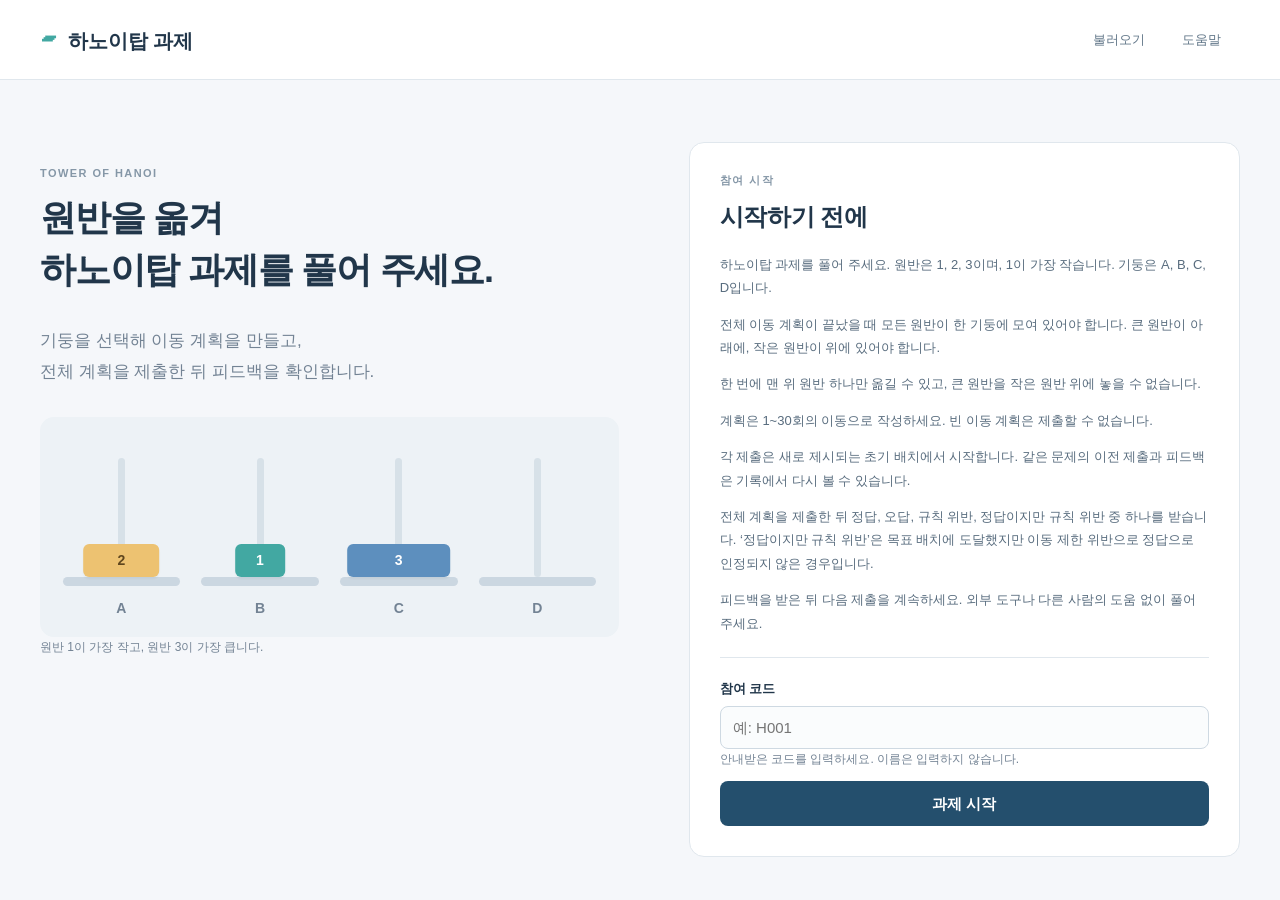
==== commit ff1be366: "Revise evaluation metric" ====
--- a/tower-of-hanoi/Hanoi_Human_Evaluation.html
+++ b/tower-of-hanoi/Hanoi_Human_Evaluation.html
@@ -916,7 +916,7 @@
 <dialog id="help"><div class="dialog-inner"><h2>과제 안내</h2><div id="help-instructions" class="instructions"></div><button id="close-help" class="primary">확인</button></div></dialog>
 <dialog id="initial-dialog"><div class="dialog-inner"><h2>이번 제출의 초기 배치</h2><div id="initial-board" class="board"></div><button id="close-initial" class="primary">닫기</button></div></dialog>
 <script>
-window.HANOI_BUNDLE={"format":"hanoi_human_standalone_v1","dataset":{"schema_version":1,"dataset_version":7,"pegs":["A","B","C","D"],"disk_count":3,"max_moves":30,"dataset_id":"hanoi_human_10_v2","dataset_revision":2,"seed":20261029,"problems":[{"id":"P017","rule_type":"peg","rounds":[{"name":"R1","initial_positions":["B","B","D"],"initial_family":"pair12","goal_peg":"D","rule":{"kind":"peg","source":"B","destination":"C"},"validation":{"shortest_plan":["BA","BD","AD"],"min_moves":3,"baseline_min_moves":3,"restriction_witness":["BC","BD","CD"],"transition_witness":null}},{"name":"R2","initial_positions":["D","C","D"],"initial_family":"pair13","goal_peg":"C","rule":{"kind":"peg","source":"C","destination":"A"},"validation":{"shortest_plan":["DA","CB","DC","BC","AC"],"min_moves":5,"baseline_min_moves":5,"restriction_witness":["DB","CA","DC","AC","BC"],"transition_witness":["DB","CA","DC","AC","BD","DC"]}},{"name":"R3","initial_positions":["D","C","C"],"initial_family":"pair23","goal_peg":"A","rule":{"kind":"peg","source":"C","destination":"B"},"validation":{"shortest_plan":["DB","CD","CA","DA","BA"],"min_moves":5,"baseline_min_moves":4,"restriction_witness":["CB","CA","BA","DA"],"transition_witness":["CB","DB","CD","DA","BD","BA","DA"]}},{"name":"R4","initial_positions":["B","A","C"],"initial_family":"separated","goal_peg":"B","rule":{"kind":"peg","source":"B","destination":"D"},"validation":{"shortest_plan":["CD","BC","DB","AB","CB"],"min_moves":5,"baseline_min_moves":4,"restriction_witness":["BD","CB","AB","DB"],"transition_witness":["CD","BD","DC","DB","CD","AB","DB"]}},{"name":"R5","initial_positions":["C","C","C"],"initial_family":"stacked","goal_peg":"D","rule":{"kind":"peg","source":"A","destination":"D"},"validation":{"shortest_plan":["CA","CB","CD","AC","BD","CD"],"min_moves":6,"baseline_min_moves":5,"restriction_witness":["CA","CB","CD","BD","AD"],"transition_witness":["CA","CB","CD","BC","CD","AD"]}}]},{"id":"P035","rule_type":"peg","rounds":[{"name":"R1","initial_positions":["A","C","B"],"initial_family":"separated","goal_peg":"C","rule":{"kind":"peg","source":"C","destination":"D"},"validation":{"shortest_plan":["AD","CA","BC","AC","DC"],"min_moves":5,"baseline_min_moves":4,"restriction_witness":["CD","BC","DC","AC"],"transition_witness":null}},{"name":"R2","initial_positions":["B","B","B"],"initial_family":"stacked","goal_peg":"A","rule":{"kind":"peg","source":"B","destination":"D"},"validation":{"shortest_plan":["BA","AD","BC","BA","CA","DA"],"min_moves":6,"baseline_min_moves":5,"restriction_witness":["BC","BD","BA","DA","CA"],"transition_witness":["BC","BD","BA","DA","CA"]}},{"name":"R3","initial_positions":["C","C","A"],"initial_family":"pair12","goal_peg":"D","rule":{"kind":"peg","source":"C","destination":"B"},"validation":{"shortest_plan":["AD","CA","CD","AD"],"min_moves":4,"baseline_min_moves":4,"restriction_witness":["AD","CB","CD","BD"],"transition_witness":["AD","CB","BA","CD","AD"]}},{"name":"R4","initial_positions":["D","B","D"],"initial_family":"pair13","goal_peg":"B","rule":{"kind":"peg","source":"D","destination":"A"},"validation":{"shortest_plan":["BA","DC","DB","AB","CB"],"min_moves":5,"baseline_min_moves":5,"restriction_witness":["BC","DA","DB","CB","AB"],"transition_witness":["BA","DA","DB","AD","AB","DB"]}},{"name":"R5","initial_positions":["D","A","A"],"initial_family":"pair23","goal_peg":"D","rule":{"kind":"peg","source":"D","destination":"C"},"validation":{"shortest_plan":["AC","DB","AD","CD","BD"],"min_moves":5,"baseline_min_moves":5,"restriction_witness":["AB","DC","AD","BD","CD"],"transition_witness":["AB","DC","AD","BD","CD"]}}]},{"id":"P041","rule_type":"peg","rounds":[{"name":"R1","initial_positions":["B","B","B"],"initial_family":"stacked","goal_peg":"A","rule":{"kind":"peg","source":"C","destination":"A"},"validation":{"shortest_plan":["BC","BD","BA","CB","DA","BA"],"min_moves":6,"baseline_min_moves":5,"restriction_witness":["BC","BD","BA","DA","CA"],"transition_witness":null}},{"name":"R2","initial_positions":["D","D","B"],"initial_family":"pair12","goal_peg":"D","rule":{"kind":"peg","source":"D","destination":"C"},"validation":{"shortest_plan":["BC","DA","DB","CD","BD","AD"],"min_moves":6,"baseline_min_moves":5,"restriction_witness":["DA","DC","BD","CD","AD"],"transition_witness":["DA","DC","BD","CD","AD"]}},{"name":"R3","initial_positions":["A","C","A"],"initial_family":"pair13","goal_peg":"C","rule":{"kind":"peg","source":"A","destination":"B"},"validation":{"shortest_plan":["AD","CB","AC","BC","DC"],"min_moves":5,"baseline_min_moves":5,"restriction_witness":["AB","CD","AC","DC","BC"],"transition_witness":["AB","CD","AC","DA","AC","BC"]}},{"name":"R4","initial_positions":["B","C","C"],"initial_family":"pair23","goal_peg":"B","rule":{"kind":"peg","source":"D","destination":"B"},"validation":{"shortest_plan":["BA","CD","CB","DC","CB","AB"],"min_moves":6,"baseline_min_moves":5,"restriction_witness":["BA","CD","CB","DB","AB"],"transition_witness":["BA","CD","CB","AC","DB","CB"]}},{"name":"R5","initial_positions":["B","C","A"],"initial_family":"separated","goal_peg":"C","rule":{"kind":"peg","source":"C","destination":"D"},"validation":{"shortest_plan":["AD","CA","DC","AC","BC"],"min_moves":5,"baseline_min_moves":4,"restriction_witness":["CD","AC","DC","BC"],"transition_witness":["CD","AC","DC","BC"]}}]},{"id":"P050","rule_type":"peg","rounds":[{"name":"R1","initial_positions":["C","B","D"],"initial_family":"separated","goal_peg":"C","rule":{"kind":"peg","source":"A","destination":"C"},"validation":{"shortest_plan":["CA","DC","AD","BC","DC"],"min_moves":5,"baseline_min_moves":4,"restriction_witness":["CA","DC","BC","AC"],"transition_witness":null}},{"name":"R2","initial_positions":["C","C","C"],"initial_family":"stacked","goal_peg":"A","rule":{"kind":"peg","source":"C","destination":"D"},"validation":{"shortest_plan":["CA","AD","CB","CA","BA","DA"],"min_moves":6,"baseline_min_moves":5,"restriction_witness":["CB","CD","CA","DA","BA"],"transition_witness":["CB","CD","CA","DA","BA"]}},{"name":"R3","initial_positions":["A","A","B"],"initial_family":"pair12","goal_peg":"D","rule":{"kind":"peg","source":"A","destination":"B"},"validation":{"shortest_plan":["AC","BD","AD","CD"],"min_moves":4,"baseline_min_moves":4,"restriction_witness":["BD","AB","AD","BD"],"transition_witness":["BD","AB","AD","BD"]}},{"name":"R4","initial_positions":["B","D","B"],"initial_family":"pair13","goal_peg":"B","rule":{"kind":"peg","source":"B","destination":"C"},"validation":{"shortest_plan":["BA","DB","AB"],"min_moves":3,"baseline_min_moves":3,"restriction_witness":["BC","DB","CB"],"transition_witness":["BC","DB","CB"]}},{"name":"R5","initial_positions":["D","B","B"],"initial_family":"pair23","goal_peg":"D","rule":{"kind":"peg","source":"A","destination":"D"},"validation":{"shortest_plan":["BA","DC","BD","AB","BD","CD"],"min_moves":6,"baseline_min_moves":5,"restriction_witness":["BA","DC","BD","AD","CD"],"transition_witness":["BA","DC","BD","AD","CD"]}}]},{"id":"P152","rule_type":"source_sequence","rounds":[{"name":"R1","initial_positions":["C","C","B"],"initial_family":"pair12","goal_peg":"C","rule":{"kind":"source_sequence","previous_source":"C","source":"B"},"validation":{"shortest_plan":["BD","CA","CB","DC","BC","AC"],"min_moves":6,"baseline_min_moves":5,"restriction_witness":["CD","CA","BC","AC","DC"],"transition_witness":null}},{"name":"R2","initial_positions":["D","C","D"],"initial_family":"pair13","goal_peg":"D","rule":{"kind":"source_sequence","previous_source":"D","source":"C"},"validation":{"shortest_plan":["DA","AB","CD","BD"],"min_moves":4,"baseline_min_moves":3,"restriction_witness":["DA","CD","AD"],"transition_witness":["DA","CD","AD"]}},{"name":"R3","initial_positions":["D","C","C"],"initial_family":"pair23","goal_peg":"B","rule":{"kind":"source_sequence","previous_source":"C","source":"A"},"validation":{"shortest_plan":["DA","CD","CB","DB","AB"],"min_moves":5,"baseline_min_moves":4,"restriction_witness":["CA","CB","AB","DB"],"transition_witness":["CA","CB","AB","DB"]}},{"name":"R4","initial_positions":["D","A","C"],"initial_family":"separated","goal_peg":"A","rule":{"kind":"source_sequence","previous_source":"B","source":"D"},"validation":{"shortest_plan":["DB","AD","CA","DA","BA"],"min_moves":5,"baseline_min_moves":4,"restriction_witness":["AB","CA","BA","DA"],"transition_witness":["AB","CA","BA","DA"]}},{"name":"R5","initial_positions":["D","D","D"],"initial_family":"stacked","goal_peg":"B","rule":{"kind":"source_sequence","previous_source":"A","source":"C"},"validation":{"shortest_plan":["DA","DC","DB","CB","AB"],"min_moves":5,"baseline_min_moves":5,"restriction_witness":["DC","DA","DB","AB","CB"],"transition_witness":["DC","DA","DB","AB","CB"]}}]},{"id":"P154","rule_type":"source_sequence","rounds":[{"name":"R1","initial_positions":["A","C","C"],"initial_family":"pair23","goal_peg":"A","rule":{"kind":"source_sequence","previous_source":"C","source":"B"},"validation":{"shortest_plan":["AB","CD","CA","DA","BA"],"min_moves":5,"baseline_min_moves":5,"restriction_witness":["AD","CB","CA","BA","DA"],"transition_witness":null}},{"name":"R2","initial_positions":["A","C","D"],"initial_family":"separated","goal_peg":"C","rule":{"kind":"source_sequence","previous_source":"C","source":"D"},"validation":{"shortest_plan":["DB","CD","BC","DC","AC"],"min_moves":5,"baseline_min_moves":4,"restriction_witness":["CB","DC","BC","AC"],"transition_witness":["CB","DC","BC","AC"]}},{"name":"R3","initial_positions":["C","C","C"],"initial_family":"stacked","goal_peg":"B","rule":{"kind":"source_sequence","previous_source":"C","source":"A"},"validation":{"shortest_plan":["CA","CD","CB","DB","AB"],"min_moves":5,"baseline_min_moves":5,"restriction_witness":["CD","CA","CB","AB","DB"],"transition_witness":["CD","CA","CB","AB","DB"]}},{"name":"R4","initial_positions":["C","C","B"],"initial_family":"pair12","goal_peg":"D","rule":{"kind":"source_sequence","previous_source":"B","source":"C"},"validation":{"shortest_plan":["BA","AD","CA","CD","AD"],"min_moves":5,"baseline_min_moves":4,"restriction_witness":["BD","CA","CD","AD"],"transition_witness":["BD","CB","CD","BD"]}},{"name":"R5","initial_positions":["B","A","B"],"initial_family":"pair13","goal_peg":"B","rule":{"kind":"source_sequence","previous_source":"B","source":"A"},"validation":{"shortest_plan":["AC","BA","CB","AB"],"min_moves":4,"baseline_min_moves":3,"restriction_witness":["BC","AB","CB"],"transition_witness":["BC","AB","CB"]}}]},{"id":"P160","rule_type":"source_sequence","rounds":[{"name":"R1","initial_positions":["C","D","A"],"initial_family":"separated","goal_peg":"C","rule":{"kind":"source_sequence","previous_source":"D","source":"B"},"validation":{"shortest_plan":["AB","CA","BC","DC","AC"],"min_moves":5,"baseline_min_moves":4,"restriction_witness":["CB","AC","DC","BC"],"transition_witness":null}},{"name":"R2","initial_positions":["B","B","B"],"initial_family":"stacked","goal_peg":"A","rule":{"kind":"source_sequence","previous_source":"C","source":"D"},"validation":{"shortest_plan":["BC","BD","BA","DA","CA"],"min_moves":5,"baseline_min_moves":5,"restriction_witness":["BD","BC","BA","CA","DA"],"transition_witness":["BD","BC","BA","CA","DA"]}},{"name":"R3","initial_positions":["C","C","B"],"initial_family":"pair12","goal_peg":"D","rule":{"kind":"source_sequence","previous_source":"C","source":"B"},"validation":{"shortest_plan":["BD","CA","CD","AD"],"min_moves":4,"baseline_min_moves":4,"restriction_witness":["BD","CB","CD","BD"],"transition_witness":["BD","CB","CD","BD"]}},{"name":"R4","initial_positions":["C","B","C"],"initial_family":"pair13","goal_peg":"B","rule":{"kind":"source_sequence","previous_source":"B","source":"C"},"validation":{"shortest_plan":["BA","AD","CA","CB","DB","AB"],"min_moves":6,"baseline_min_moves":5,"restriction_witness":["BA","CD","CB","AB","DB"],"transition_witness":["BA","CD","CB","AB","DB"]}},{"name":"R5","initial_positions":["D","C","C"],"initial_family":"pair23","goal_peg":"D","rule":{"kind":"source_sequence","previous_source":"D","source":"C"},"validation":{"shortest_plan":["CA","CB","DC","BD","AD","CD"],"min_moves":6,"baseline_min_moves":5,"restriction_witness":["CA","DB","CD","AD","BD"],"transition_witness":["CA","DB","CD","AD","BD"]}}]},{"id":"P253","rule_type":"visit","rounds":[{"name":"R1","initial_positions":["A","C","A"],"initial_family":"pair13","goal_peg":"B","rule":{"kind":"visit","visitor_disk":1,"visited_peg":"C","locked_disk":3},"validation":{"shortest_plan":["AC","AB","CD","CB","DB"],"min_moves":5,"baseline_min_moves":4,"restriction_witness":["AD","AB","CB","DB"],"transition_witness":null}},{"name":"R2","initial_positions":["A","B","B"],"initial_family":"pair23","goal_peg":"A","rule":{"kind":"visit","visitor_disk":2,"visited_peg":"C","locked_disk":3},"validation":{"shortest_plan":["AD","BC","BA","CA","DA"],"min_moves":5,"baseline_min_moves":5,"restriction_witness":["AC","BD","BA","DA","CA"],"transition_witness":["AC","BD","BA","DA","CA"]}},{"name":"R3","initial_positions":["D","A","B"],"initial_family":"separated","goal_peg":"D","rule":{"kind":"visit","visitor_disk":2,"visited_peg":"B","locked_disk":3},"validation":{"shortest_plan":["DC","AB","BA","BD","AD","CD"],"min_moves":6,"baseline_min_moves":4,"restriction_witness":["DC","BD","AD","CD"],"transition_witness":["AC","DA","BD","CD","AD"]}},{"name":"R4","initial_positions":["B","B","B"],"initial_family":"stacked","goal_peg":"C","rule":{"kind":"visit","visitor_disk":1,"visited_peg":"A","locked_disk":3},"validation":{"shortest_plan":["BA","BD","BC","DC","AC"],"min_moves":5,"baseline_min_moves":5,"restriction_witness":["BD","BA","BC","AC","DC"],"transition_witness":["BD","BA","BC","AC","DC"]}},{"name":"R5","initial_positions":["C","C","B"],"initial_family":"pair12","goal_peg":"D","rule":{"kind":"visit","visitor_disk":2,"visited_peg":"A","locked_disk":3},"validation":{"shortest_plan":["CD","CA","DC","BD","AD","CD"],"min_moves":6,"baseline_min_moves":4,"restriction_witness":["CA","BD","CD","AD"],"transition_witness":["CA","BD","CD","AD"]}}]},{"id":"P286","rule_type":"visit","rounds":[{"name":"R1","initial_positions":["C","C","C"],"initial_family":"stacked","goal_peg":"D","rule":{"kind":"visit","visitor_disk":2,"visited_peg":"D","locked_disk":3},"validation":{"shortest_plan":["CA","CD","DB","CD","BD","AD"],"min_moves":6,"baseline_min_moves":5,"restriction_witness":["CA","CB","CD","BD","AD"],"transition_witness":null}},{"name":"R2","initial_positions":["C","C","B"],"initial_family":"pair12","goal_peg":"A","rule":{"kind":"visit","visitor_disk":1,"visited_peg":"B","locked_disk":3},"validation":{"shortest_plan":["CB","BD","BA","CA","DA"],"min_moves":5,"baseline_min_moves":4,"restriction_witness":["BA","CB","CA","BA"],"transition_witness":["CA","CD","AC","BA","DA","CA"]}},{"name":"R3","initial_positions":["A","B","A"],"initial_family":"pair13","goal_peg":"B","rule":{"kind":"visit","visitor_disk":2,"visited_peg":"C","locked_disk":3},"validation":{"shortest_plan":["AD","BC","AB","CB","DB"],"min_moves":5,"baseline_min_moves":5,"restriction_witness":["AC","BD","AB","DB","CB"],"transition_witness":["AB","BC","BD","AB","DB","CB"]}},{"name":"R4","initial_positions":["D","B","B"],"initial_family":"pair23","goal_peg":"C","rule":{"kind":"visit","visitor_disk":1,"visited_peg":"C","locked_disk":3},"validation":{"shortest_plan":["BA","DC","CD","BC","AC","DC"],"min_moves":6,"baseline_min_moves":4,"restriction_witness":["BA","BC","AC","DC"],"transition_witness":["BC","CA","BC","AC","DC"]}},{"name":"R5","initial_positions":["B","D","A"],"initial_family":"separated","goal_peg":"D","rule":{"kind":"visit","visitor_disk":2,"visited_peg":"A","locked_disk":3},"validation":{"shortest_plan":["DA","AC","AD","CD","BD"],"min_moves":5,"baseline_min_moves":4,"restriction_witness":["DC","AD","CD","BD"],"transition_witness":["BC","DB","AD","BD","CD"]}}]},{"id":"P288","rule_type":"visit","rounds":[{"name":"R1","initial_positions":["D","D","D"],"initial_family":"stacked","goal_peg":"B","rule":{"kind":"visit","visitor_disk":2,"visited_peg":"C","locked_disk":3},"validation":{"shortest_plan":["DA","DC","DB","CB","AB"],"min_moves":5,"baseline_min_moves":5,"restriction_witness":["DC","DA","DB","AB","CB"],"transition_witness":null}},{"name":"R2","initial_positions":["B","B","D"],"initial_family":"pair12","goal_peg":"C","rule":{"kind":"visit","visitor_disk":1,"visited_peg":"D","locked_disk":3},"validation":{"shortest_plan":["BD","DA","DC","BC","AC"],"min_moves":5,"baseline_min_moves":4,"restriction_witness":["BA","DC","BC","AC"],"transition_witness":["BA","BC","CB","DC","BC","AC"]}},{"name":"R3","initial_positions":["C","A","C"],"initial_family":"pair13","goal_peg":"D","rule":{"kind":"visit","visitor_disk":2,"visited_peg":"B","locked_disk":3},"validation":{"shortest_plan":["AB","CA","CD","BD","AD"],"min_moves":5,"baseline_min_moves":4,"restriction_witness":["CB","CD","AD","BD"],"transition_witness":["CD","DB","CD","AD","BD"]}},{"name":"R4","initial_positions":["A","D","D"],"initial_family":"pair23","goal_peg":"A","rule":{"kind":"visit","visitor_disk":1,"visited_peg":"B","locked_disk":3},"validation":{"shortest_plan":["AB","DC","DA","CA","BA"],"min_moves":5,"baseline_min_moves":5,"restriction_witness":["AC","DB","DA","BA","CA"],"transition_witness":["AC","DB","DA","BA","CA"]}},{"name":"R5","initial_positions":["A","D","C"],"initial_family":"separated","goal_peg":"B","rule":{"kind":"visit","visitor_disk":2,"visited_peg":"A","locked_disk":3},"validation":{"shortest_plan":["AB","DA","BD","CB","AB","DB"],"min_moves":6,"baseline_min_moves":3,"restriction_witness":["CB","DB","AB"],"transition_witness":["AB","BA","CB","DB","AB"]}}]}],"metadata":{"problem_count":10,"round_count":50,"rounds_per_problem":5,"rules_per_round":1,"problems_per_rule_type":{"peg":4,"source_sequence":3,"visit":3},"type_order":["peg","source_sequence","visit"],"selection":{"method":"stratified_random_sample_without_replacement","algorithm":"Python random.Random(seed).sample in source type order; sort source IDs within each type; resolve unchanged content to benchmark IDs","seed":20261029,"type_order":["peg","source_sequence","visit"],"source_dataset_id":"hanoi_three_types_90_v1","source_sha256":"c91b72d65c160cc56de4276223b586a5e6b42b693c0c0fbac5fbcf45ab0a8cfe","benchmark_dataset_id":"hanoi_three_types_300_v2","benchmark_sha256":"ccde7f963a7b8f57298568570e0cd6dd1dbcea730e6d20b9b5833a8b3d11350f","selected_id_namespace":"hanoi_three_types_300_v2","matching_policy":"Exact problem content excluding the dataset-local id; preserve sampled order","selected_problem_ids":["P017","P035","P041","P050","P152","P154","P160","P253","P286","P288"],"problem_ids_by_type":{"peg":["P017","P035","P041","P050"],"source_sequence":["P152","P154","P160"],"visit":["P253","P286","P288"]},"uses_model_results":false},"rule_usage":{"peg":[{"rule":{"destination":"A","kind":"peg","source":"C"},"round_count":2},{"rule":{"destination":"A","kind":"peg","source":"D"},"round_count":1},{"rule":{"destination":"B","kind":"peg","source":"A"},"round_count":2},{"rule":{"destination":"B","kind":"peg","source":"C"},"round_count":2},{"rule":{"destination":"B","kind":"peg","source":"D"},"round_count":1},{"rule":{"destination":"C","kind":"peg","source":"A"},"round_count":1},{"rule":{"destination":"C","kind":"peg","source":"B"},"round_count":2},{"rule":{"destination":"C","kind":"peg","source":"D"},"round_count":2},{"rule":{"destination":"D","kind":"peg","source":"A"},"round_count":2},{"rule":{"destination":"D","kind":"peg","source":"B"},"round_count":2},{"rule":{"destination":"D","kind":"peg","source":"C"},"round_count":3}],"source_sequence":[{"rule":{"kind":"source_sequence","previous_source":"A","source":"C"},"round_count":1},{"rule":{"kind":"source_sequence","previous_source":"B","source":"A"},"round_count":1},{"rule":{"kind":"source_sequence","previous_source":"B","source":"C"},"round_count":2},{"rule":{"kind":"source_sequence","previous_source":"B","source":"D"},"round_count":1},{"rule":{"kind":"source_sequence","previous_source":"C","source":"A"},"round_count":2},{"rule":{"kind":"source_sequence","previous_source":"C","source":"B"},"round_count":3},{"rule":{"kind":"source_sequence","previous_source":"C","source":"D"},"round_count":2},{"rule":{"kind":"source_sequence","previous_source":"D","source":"B"},"round_count":1},{"rule":{"kind":"source_sequence","previous_source":"D","source":"C"},"round_count":2}],"visit":[{"rule":{"kind":"visit","locked_disk":3,"visited_peg":"A","visitor_disk":1},"round_count":1},{"rule":{"kind":"visit","locked_disk":3,"visited_peg":"A","visitor_disk":2},"round_count":3},{"rule":{"kind":"visit","locked_disk":3,"visited_peg":"B","visitor_disk":1},"round_count":2},{"rule":{"kind":"visit","locked_disk":3,"visited_peg":"B","visitor_disk":2},"round_count":2},{"rule":{"kind":"visit","locked_disk":3,"visited_peg":"C","visitor_disk":1},"round_count":2},{"rule":{"kind":"visit","locked_disk":3,"visited_peg":"C","visitor_disk":2},"round_count":3},{"rule":{"kind":"visit","locked_disk":3,"visited_peg":"D","visitor_disk":1},"round_count":1},{"rule":{"kind":"visit","locked_disk":3,"visited_peg":"D","visitor_disk":2},"round_count":1}]}}},"dataset_sha256":"34ba0b8a34e7cd41282779b7a602a90d2eff2e08291c859f0a8534bbb2029497","config":{"max_attempts":10,"success_streak":2,"r1_apply_k":true},"feedback_policy":"goal_rule_4way_v1","instructions":["하노이탑 과제를 풀어 주세요. 원반은 1, 2, 3이며, 1이 가장 작습니다. 기둥은 A, B, C, D입니다.","전체 이동 계획이 끝났을 때 모든 원반이 한 기둥에 모여 있어야 합니다. 큰 원반이 아래에, 작은 원반이 위에 있어야 합니다.","한 번에 맨 위 원반 하나만 옮길 수 있고, 큰 원반을 작은 원반 위에 놓을 수 없습니다.","계획은 1~30회의 이동으로 작성하세요. 빈 이동 계획은 제출할 수 없습니다.","각 제출은 새로 제시되는 초기 배치에서 시작합니다. 같은 문제의 이전 제출과 피드백은 기록에서 다시 볼 수 있습니다.","전체 계획을 제출한 뒤 정답, 오답, 규칙 위반, 정답이지만 규칙 위반 중 하나를 받습니다. ‘정답이지만 규칙 위반’은 목표 배치에 도달했지만 이동 제한 위반으로 정답으로 인정되지 않은 경우입니다.","피드백을 받은 뒤 다음 제출을 계속하세요. 외부 도구나 다른 사람의 도움 없이 풀어 주세요."],"source_sha256":{"index.html":"8e8f71c0e4548e3a823694e4eaf31b0938299c6053af69d072f0a04164be65a5","style.css":"9d4646428044e4baee1ed85352c89084442c8a99340cdd06e763e56f09e06ae0","engine.js":"7af19488b42e2561c279f1d238f0dccdd772615d746c29f749a3126f7fda85d9","offline.js":"1da6916cb49cf457d8b40909ebac77fa20a319dc5f9f31f2e5e504d920da5128","app.js":"f3c7c6dd32588ef4ca5ca5bc440d611536af6a91ccfc087cebf9db1a98194e80"},"bundle_id":"1eaa5ae503eb53760b27f73c92860b6a80f9dbc952bad0d62cdebba4636731ca"};
+window.HANOI_BUNDLE={"format":"hanoi_human_standalone_v1","dataset":{"schema_version":1,"dataset_version":7,"pegs":["A","B","C","D"],"disk_count":3,"max_moves":30,"dataset_id":"hanoi_human_10_v2","dataset_revision":2,"seed":20261029,"problems":[{"id":"P017","rule_type":"peg","rounds":[{"name":"R1","initial_positions":["B","B","D"],"initial_family":"pair12","goal_peg":"D","rule":{"kind":"peg","source":"B","destination":"C"},"validation":{"shortest_plan":["BA","BD","AD"],"min_moves":3,"baseline_min_moves":3,"restriction_witness":["BC","BD","CD"],"transition_witness":null}},{"name":"R2","initial_positions":["D","C","D"],"initial_family":"pair13","goal_peg":"C","rule":{"kind":"peg","source":"C","destination":"A"},"validation":{"shortest_plan":["DA","CB","DC","BC","AC"],"min_moves":5,"baseline_min_moves":5,"restriction_witness":["DB","CA","DC","AC","BC"],"transition_witness":["DB","CA","DC","AC","BD","DC"]}},{"name":"R3","initial_positions":["D","C","C"],"initial_family":"pair23","goal_peg":"A","rule":{"kind":"peg","source":"C","destination":"B"},"validation":{"shortest_plan":["DB","CD","CA","DA","BA"],"min_moves":5,"baseline_min_moves":4,"restriction_witness":["CB","CA","BA","DA"],"transition_witness":["CB","DB","CD","DA","BD","BA","DA"]}},{"name":"R4","initial_positions":["B","A","C"],"initial_family":"separated","goal_peg":"B","rule":{"kind":"peg","source":"B","destination":"D"},"validation":{"shortest_plan":["CD","BC","DB","AB","CB"],"min_moves":5,"baseline_min_moves":4,"restriction_witness":["BD","CB","AB","DB"],"transition_witness":["CD","BD","DC","DB","CD","AB","DB"]}},{"name":"R5","initial_positions":["C","C","C"],"initial_family":"stacked","goal_peg":"D","rule":{"kind":"peg","source":"A","destination":"D"},"validation":{"shortest_plan":["CA","CB","CD","AC","BD","CD"],"min_moves":6,"baseline_min_moves":5,"restriction_witness":["CA","CB","CD","BD","AD"],"transition_witness":["CA","CB","CD","BC","CD","AD"]}}]},{"id":"P035","rule_type":"peg","rounds":[{"name":"R1","initial_positions":["A","C","B"],"initial_family":"separated","goal_peg":"C","rule":{"kind":"peg","source":"C","destination":"D"},"validation":{"shortest_plan":["AD","CA","BC","AC","DC"],"min_moves":5,"baseline_min_moves":4,"restriction_witness":["CD","BC","DC","AC"],"transition_witness":null}},{"name":"R2","initial_positions":["B","B","B"],"initial_family":"stacked","goal_peg":"A","rule":{"kind":"peg","source":"B","destination":"D"},"validation":{"shortest_plan":["BA","AD","BC","BA","CA","DA"],"min_moves":6,"baseline_min_moves":5,"restriction_witness":["BC","BD","BA","DA","CA"],"transition_witness":["BC","BD","BA","DA","CA"]}},{"name":"R3","initial_positions":["C","C","A"],"initial_family":"pair12","goal_peg":"D","rule":{"kind":"peg","source":"C","destination":"B"},"validation":{"shortest_plan":["AD","CA","CD","AD"],"min_moves":4,"baseline_min_moves":4,"restriction_witness":["AD","CB","CD","BD"],"transition_witness":["AD","CB","BA","CD","AD"]}},{"name":"R4","initial_positions":["D","B","D"],"initial_family":"pair13","goal_peg":"B","rule":{"kind":"peg","source":"D","destination":"A"},"validation":{"shortest_plan":["BA","DC","DB","AB","CB"],"min_moves":5,"baseline_min_moves":5,"restriction_witness":["BC","DA","DB","CB","AB"],"transition_witness":["BA","DA","DB","AD","AB","DB"]}},{"name":"R5","initial_positions":["D","A","A"],"initial_family":"pair23","goal_peg":"D","rule":{"kind":"peg","source":"D","destination":"C"},"validation":{"shortest_plan":["AC","DB","AD","CD","BD"],"min_moves":5,"baseline_min_moves":5,"restriction_witness":["AB","DC","AD","BD","CD"],"transition_witness":["AB","DC","AD","BD","CD"]}}]},{"id":"P041","rule_type":"peg","rounds":[{"name":"R1","initial_positions":["B","B","B"],"initial_family":"stacked","goal_peg":"A","rule":{"kind":"peg","source":"C","destination":"A"},"validation":{"shortest_plan":["BC","BD","BA","CB","DA","BA"],"min_moves":6,"baseline_min_moves":5,"restriction_witness":["BC","BD","BA","DA","CA"],"transition_witness":null}},{"name":"R2","initial_positions":["D","D","B"],"initial_family":"pair12","goal_peg":"D","rule":{"kind":"peg","source":"D","destination":"C"},"validation":{"shortest_plan":["BC","DA","DB","CD","BD","AD"],"min_moves":6,"baseline_min_moves":5,"restriction_witness":["DA","DC","BD","CD","AD"],"transition_witness":["DA","DC","BD","CD","AD"]}},{"name":"R3","initial_positions":["A","C","A"],"initial_family":"pair13","goal_peg":"C","rule":{"kind":"peg","source":"A","destination":"B"},"validation":{"shortest_plan":["AD","CB","AC","BC","DC"],"min_moves":5,"baseline_min_moves":5,"restriction_witness":["AB","CD","AC","DC","BC"],"transition_witness":["AB","CD","AC","DA","AC","BC"]}},{"name":"R4","initial_positions":["B","C","C"],"initial_family":"pair23","goal_peg":"B","rule":{"kind":"peg","source":"D","destination":"B"},"validation":{"shortest_plan":["BA","CD","CB","DC","CB","AB"],"min_moves":6,"baseline_min_moves":5,"restriction_witness":["BA","CD","CB","DB","AB"],"transition_witness":["BA","CD","CB","AC","DB","CB"]}},{"name":"R5","initial_positions":["B","C","A"],"initial_family":"separated","goal_peg":"C","rule":{"kind":"peg","source":"C","destination":"D"},"validation":{"shortest_plan":["AD","CA","DC","AC","BC"],"min_moves":5,"baseline_min_moves":4,"restriction_witness":["CD","AC","DC","BC"],"transition_witness":["CD","AC","DC","BC"]}}]},{"id":"P050","rule_type":"peg","rounds":[{"name":"R1","initial_positions":["C","B","D"],"initial_family":"separated","goal_peg":"C","rule":{"kind":"peg","source":"A","destination":"C"},"validation":{"shortest_plan":["CA","DC","AD","BC","DC"],"min_moves":5,"baseline_min_moves":4,"restriction_witness":["CA","DC","BC","AC"],"transition_witness":null}},{"name":"R2","initial_positions":["C","C","C"],"initial_family":"stacked","goal_peg":"A","rule":{"kind":"peg","source":"C","destination":"D"},"validation":{"shortest_plan":["CA","AD","CB","CA","BA","DA"],"min_moves":6,"baseline_min_moves":5,"restriction_witness":["CB","CD","CA","DA","BA"],"transition_witness":["CB","CD","CA","DA","BA"]}},{"name":"R3","initial_positions":["A","A","B"],"initial_family":"pair12","goal_peg":"D","rule":{"kind":"peg","source":"A","destination":"B"},"validation":{"shortest_plan":["AC","BD","AD","CD"],"min_moves":4,"baseline_min_moves":4,"restriction_witness":["BD","AB","AD","BD"],"transition_witness":["BD","AB","AD","BD"]}},{"name":"R4","initial_positions":["B","D","B"],"initial_family":"pair13","goal_peg":"B","rule":{"kind":"peg","source":"B","destination":"C"},"validation":{"shortest_plan":["BA","DB","AB"],"min_moves":3,"baseline_min_moves":3,"restriction_witness":["BC","DB","CB"],"transition_witness":["BC","DB","CB"]}},{"name":"R5","initial_positions":["D","B","B"],"initial_family":"pair23","goal_peg":"D","rule":{"kind":"peg","source":"A","destination":"D"},"validation":{"shortest_plan":["BA","DC","BD","AB","BD","CD"],"min_moves":6,"baseline_min_moves":5,"restriction_witness":["BA","DC","BD","AD","CD"],"transition_witness":["BA","DC","BD","AD","CD"]}}]},{"id":"P152","rule_type":"source_sequence","rounds":[{"name":"R1","initial_positions":["C","C","B"],"initial_family":"pair12","goal_peg":"C","rule":{"kind":"source_sequence","previous_source":"C","source":"B"},"validation":{"shortest_plan":["BD","CA","CB","DC","BC","AC"],"min_moves":6,"baseline_min_moves":5,"restriction_witness":["CD","CA","BC","AC","DC"],"transition_witness":null}},{"name":"R2","initial_positions":["D","C","D"],"initial_family":"pair13","goal_peg":"D","rule":{"kind":"source_sequence","previous_source":"D","source":"C"},"validation":{"shortest_plan":["DA","AB","CD","BD"],"min_moves":4,"baseline_min_moves":3,"restriction_witness":["DA","CD","AD"],"transition_witness":["DA","CD","AD"]}},{"name":"R3","initial_positions":["D","C","C"],"initial_family":"pair23","goal_peg":"B","rule":{"kind":"source_sequence","previous_source":"C","source":"A"},"validation":{"shortest_plan":["DA","CD","CB","DB","AB"],"min_moves":5,"baseline_min_moves":4,"restriction_witness":["CA","CB","AB","DB"],"transition_witness":["CA","CB","AB","DB"]}},{"name":"R4","initial_positions":["D","A","C"],"initial_family":"separated","goal_peg":"A","rule":{"kind":"source_sequence","previous_source":"B","source":"D"},"validation":{"shortest_plan":["DB","AD","CA","DA","BA"],"min_moves":5,"baseline_min_moves":4,"restriction_witness":["AB","CA","BA","DA"],"transition_witness":["AB","CA","BA","DA"]}},{"name":"R5","initial_positions":["D","D","D"],"initial_family":"stacked","goal_peg":"B","rule":{"kind":"source_sequence","previous_source":"A","source":"C"},"validation":{"shortest_plan":["DA","DC","DB","CB","AB"],"min_moves":5,"baseline_min_moves":5,"restriction_witness":["DC","DA","DB","AB","CB"],"transition_witness":["DC","DA","DB","AB","CB"]}}]},{"id":"P154","rule_type":"source_sequence","rounds":[{"name":"R1","initial_positions":["A","C","C"],"initial_family":"pair23","goal_peg":"A","rule":{"kind":"source_sequence","previous_source":"C","source":"B"},"validation":{"shortest_plan":["AB","CD","CA","DA","BA"],"min_moves":5,"baseline_min_moves":5,"restriction_witness":["AD","CB","CA","BA","DA"],"transition_witness":null}},{"name":"R2","initial_positions":["A","C","D"],"initial_family":"separated","goal_peg":"C","rule":{"kind":"source_sequence","previous_source":"C","source":"D"},"validation":{"shortest_plan":["DB","CD","BC","DC","AC"],"min_moves":5,"baseline_min_moves":4,"restriction_witness":["CB","DC","BC","AC"],"transition_witness":["CB","DC","BC","AC"]}},{"name":"R3","initial_positions":["C","C","C"],"initial_family":"stacked","goal_peg":"B","rule":{"kind":"source_sequence","previous_source":"C","source":"A"},"validation":{"shortest_plan":["CA","CD","CB","DB","AB"],"min_moves":5,"baseline_min_moves":5,"restriction_witness":["CD","CA","CB","AB","DB"],"transition_witness":["CD","CA","CB","AB","DB"]}},{"name":"R4","initial_positions":["C","C","B"],"initial_family":"pair12","goal_peg":"D","rule":{"kind":"source_sequence","previous_source":"B","source":"C"},"validation":{"shortest_plan":["BA","AD","CA","CD","AD"],"min_moves":5,"baseline_min_moves":4,"restriction_witness":["BD","CA","CD","AD"],"transition_witness":["BD","CB","CD","BD"]}},{"name":"R5","initial_positions":["B","A","B"],"initial_family":"pair13","goal_peg":"B","rule":{"kind":"source_sequence","previous_source":"B","source":"A"},"validation":{"shortest_plan":["AC","BA","CB","AB"],"min_moves":4,"baseline_min_moves":3,"restriction_witness":["BC","AB","CB"],"transition_witness":["BC","AB","CB"]}}]},{"id":"P160","rule_type":"source_sequence","rounds":[{"name":"R1","initial_positions":["C","D","A"],"initial_family":"separated","goal_peg":"C","rule":{"kind":"source_sequence","previous_source":"D","source":"B"},"validation":{"shortest_plan":["AB","CA","BC","DC","AC"],"min_moves":5,"baseline_min_moves":4,"restriction_witness":["CB","AC","DC","BC"],"transition_witness":null}},{"name":"R2","initial_positions":["B","B","B"],"initial_family":"stacked","goal_peg":"A","rule":{"kind":"source_sequence","previous_source":"C","source":"D"},"validation":{"shortest_plan":["BC","BD","BA","DA","CA"],"min_moves":5,"baseline_min_moves":5,"restriction_witness":["BD","BC","BA","CA","DA"],"transition_witness":["BD","BC","BA","CA","DA"]}},{"name":"R3","initial_positions":["C","C","B"],"initial_family":"pair12","goal_peg":"D","rule":{"kind":"source_sequence","previous_source":"C","source":"B"},"validation":{"shortest_plan":["BD","CA","CD","AD"],"min_moves":4,"baseline_min_moves":4,"restriction_witness":["BD","CB","CD","BD"],"transition_witness":["BD","CB","CD","BD"]}},{"name":"R4","initial_positions":["C","B","C"],"initial_family":"pair13","goal_peg":"B","rule":{"kind":"source_sequence","previous_source":"B","source":"C"},"validation":{"shortest_plan":["BA","AD","CA","CB","DB","AB"],"min_moves":6,"baseline_min_moves":5,"restriction_witness":["BA","CD","CB","AB","DB"],"transition_witness":["BA","CD","CB","AB","DB"]}},{"name":"R5","initial_positions":["D","C","C"],"initial_family":"pair23","goal_peg":"D","rule":{"kind":"source_sequence","previous_source":"D","source":"C"},"validation":{"shortest_plan":["CA","CB","DC","BD","AD","CD"],"min_moves":6,"baseline_min_moves":5,"restriction_witness":["CA","DB","CD","AD","BD"],"transition_witness":["CA","DB","CD","AD","BD"]}}]},{"id":"P253","rule_type":"visit","rounds":[{"name":"R1","initial_positions":["A","C","A"],"initial_family":"pair13","goal_peg":"B","rule":{"kind":"visit","visitor_disk":1,"visited_peg":"C","locked_disk":3},"validation":{"shortest_plan":["AC","AB","CD","CB","DB"],"min_moves":5,"baseline_min_moves":4,"restriction_witness":["AD","AB","CB","DB"],"transition_witness":null}},{"name":"R2","initial_positions":["A","B","B"],"initial_family":"pair23","goal_peg":"A","rule":{"kind":"visit","visitor_disk":2,"visited_peg":"C","locked_disk":3},"validation":{"shortest_plan":["AD","BC","BA","CA","DA"],"min_moves":5,"baseline_min_moves":5,"restriction_witness":["AC","BD","BA","DA","CA"],"transition_witness":["AC","BD","BA","DA","CA"]}},{"name":"R3","initial_positions":["D","A","B"],"initial_family":"separated","goal_peg":"D","rule":{"kind":"visit","visitor_disk":2,"visited_peg":"B","locked_disk":3},"validation":{"shortest_plan":["DC","AB","BA","BD","AD","CD"],"min_moves":6,"baseline_min_moves":4,"restriction_witness":["DC","BD","AD","CD"],"transition_witness":["AC","DA","BD","CD","AD"]}},{"name":"R4","initial_positions":["B","B","B"],"initial_family":"stacked","goal_peg":"C","rule":{"kind":"visit","visitor_disk":1,"visited_peg":"A","locked_disk":3},"validation":{"shortest_plan":["BA","BD","BC","DC","AC"],"min_moves":5,"baseline_min_moves":5,"restriction_witness":["BD","BA","BC","AC","DC"],"transition_witness":["BD","BA","BC","AC","DC"]}},{"name":"R5","initial_positions":["C","C","B"],"initial_family":"pair12","goal_peg":"D","rule":{"kind":"visit","visitor_disk":2,"visited_peg":"A","locked_disk":3},"validation":{"shortest_plan":["CD","CA","DC","BD","AD","CD"],"min_moves":6,"baseline_min_moves":4,"restriction_witness":["CA","BD","CD","AD"],"transition_witness":["CA","BD","CD","AD"]}}]},{"id":"P286","rule_type":"visit","rounds":[{"name":"R1","initial_positions":["C","C","C"],"initial_family":"stacked","goal_peg":"D","rule":{"kind":"visit","visitor_disk":2,"visited_peg":"D","locked_disk":3},"validation":{"shortest_plan":["CA","CD","DB","CD","BD","AD"],"min_moves":6,"baseline_min_moves":5,"restriction_witness":["CA","CB","CD","BD","AD"],"transition_witness":null}},{"name":"R2","initial_positions":["C","C","B"],"initial_family":"pair12","goal_peg":"A","rule":{"kind":"visit","visitor_disk":1,"visited_peg":"B","locked_disk":3},"validation":{"shortest_plan":["CB","BD","BA","CA","DA"],"min_moves":5,"baseline_min_moves":4,"restriction_witness":["BA","CB","CA","BA"],"transition_witness":["CA","CD","AC","BA","DA","CA"]}},{"name":"R3","initial_positions":["A","B","A"],"initial_family":"pair13","goal_peg":"B","rule":{"kind":"visit","visitor_disk":2,"visited_peg":"C","locked_disk":3},"validation":{"shortest_plan":["AD","BC","AB","CB","DB"],"min_moves":5,"baseline_min_moves":5,"restriction_witness":["AC","BD","AB","DB","CB"],"transition_witness":["AB","BC","BD","AB","DB","CB"]}},{"name":"R4","initial_positions":["D","B","B"],"initial_family":"pair23","goal_peg":"C","rule":{"kind":"visit","visitor_disk":1,"visited_peg":"C","locked_disk":3},"validation":{"shortest_plan":["BA","DC","CD","BC","AC","DC"],"min_moves":6,"baseline_min_moves":4,"restriction_witness":["BA","BC","AC","DC"],"transition_witness":["BC","CA","BC","AC","DC"]}},{"name":"R5","initial_positions":["B","D","A"],"initial_family":"separated","goal_peg":"D","rule":{"kind":"visit","visitor_disk":2,"visited_peg":"A","locked_disk":3},"validation":{"shortest_plan":["DA","AC","AD","CD","BD"],"min_moves":5,"baseline_min_moves":4,"restriction_witness":["DC","AD","CD","BD"],"transition_witness":["BC","DB","AD","BD","CD"]}}]},{"id":"P288","rule_type":"visit","rounds":[{"name":"R1","initial_positions":["D","D","D"],"initial_family":"stacked","goal_peg":"B","rule":{"kind":"visit","visitor_disk":2,"visited_peg":"C","locked_disk":3},"validation":{"shortest_plan":["DA","DC","DB","CB","AB"],"min_moves":5,"baseline_min_moves":5,"restriction_witness":["DC","DA","DB","AB","CB"],"transition_witness":null}},{"name":"R2","initial_positions":["B","B","D"],"initial_family":"pair12","goal_peg":"C","rule":{"kind":"visit","visitor_disk":1,"visited_peg":"D","locked_disk":3},"validation":{"shortest_plan":["BD","DA","DC","BC","AC"],"min_moves":5,"baseline_min_moves":4,"restriction_witness":["BA","DC","BC","AC"],"transition_witness":["BA","BC","CB","DC","BC","AC"]}},{"name":"R3","initial_positions":["C","A","C"],"initial_family":"pair13","goal_peg":"D","rule":{"kind":"visit","visitor_disk":2,"visited_peg":"B","locked_disk":3},"validation":{"shortest_plan":["AB","CA","CD","BD","AD"],"min_moves":5,"baseline_min_moves":4,"restriction_witness":["CB","CD","AD","BD"],"transition_witness":["CD","DB","CD","AD","BD"]}},{"name":"R4","initial_positions":["A","D","D"],"initial_family":"pair23","goal_peg":"A","rule":{"kind":"visit","visitor_disk":1,"visited_peg":"B","locked_disk":3},"validation":{"shortest_plan":["AB","DC","DA","CA","BA"],"min_moves":5,"baseline_min_moves":5,"restriction_witness":["AC","DB","DA","BA","CA"],"transition_witness":["AC","DB","DA","BA","CA"]}},{"name":"R5","initial_positions":["A","D","C"],"initial_family":"separated","goal_peg":"B","rule":{"kind":"visit","visitor_disk":2,"visited_peg":"A","locked_disk":3},"validation":{"shortest_plan":["AB","DA","BD","CB","AB","DB"],"min_moves":6,"baseline_min_moves":3,"restriction_witness":["CB","DB","AB"],"transition_witness":["AB","BA","CB","DB","AB"]}}]}],"metadata":{"problem_count":10,"round_count":50,"rounds_per_problem":5,"rules_per_round":1,"problems_per_rule_type":{"peg":4,"source_sequence":3,"visit":3},"type_order":["peg","source_sequence","visit"],"selection":{"method":"stratified_random_sample_without_replacement","algorithm":"Python random.Random(seed).sample in source type order; sort source IDs within each type; resolve unchanged content to benchmark IDs","seed":20261029,"type_order":["peg","source_sequence","visit"],"source_dataset_id":"hanoi_three_types_90_v1","source_sha256":"c91b72d65c160cc56de4276223b586a5e6b42b693c0c0fbac5fbcf45ab0a8cfe","benchmark_dataset_id":"hanoi_three_types_300_v2","benchmark_sha256":"ccde7f963a7b8f57298568570e0cd6dd1dbcea730e6d20b9b5833a8b3d11350f","selected_id_namespace":"hanoi_three_types_300_v2","matching_policy":"Exact problem content excluding the dataset-local id; preserve sampled order","selected_problem_ids":["P017","P035","P041","P050","P152","P154","P160","P253","P286","P288"],"problem_ids_by_type":{"peg":["P017","P035","P041","P050"],"source_sequence":["P152","P154","P160"],"visit":["P253","P286","P288"]},"uses_model_results":false},"rule_usage":{"peg":[{"rule":{"destination":"A","kind":"peg","source":"C"},"round_count":2},{"rule":{"destination":"A","kind":"peg","source":"D"},"round_count":1},{"rule":{"destination":"B","kind":"peg","source":"A"},"round_count":2},{"rule":{"destination":"B","kind":"peg","source":"C"},"round_count":2},{"rule":{"destination":"B","kind":"peg","source":"D"},"round_count":1},{"rule":{"destination":"C","kind":"peg","source":"A"},"round_count":1},{"rule":{"destination":"C","kind":"peg","source":"B"},"round_count":2},{"rule":{"destination":"C","kind":"peg","source":"D"},"round_count":2},{"rule":{"destination":"D","kind":"peg","source":"A"},"round_count":2},{"rule":{"destination":"D","kind":"peg","source":"B"},"round_count":2},{"rule":{"destination":"D","kind":"peg","source":"C"},"round_count":3}],"source_sequence":[{"rule":{"kind":"source_sequence","previous_source":"A","source":"C"},"round_count":1},{"rule":{"kind":"source_sequence","previous_source":"B","source":"A"},"round_count":1},{"rule":{"kind":"source_sequence","previous_source":"B","source":"C"},"round_count":2},{"rule":{"kind":"source_sequence","previous_source":"B","source":"D"},"round_count":1},{"rule":{"kind":"source_sequence","previous_source":"C","source":"A"},"round_count":2},{"rule":{"kind":"source_sequence","previous_source":"C","source":"B"},"round_count":3},{"rule":{"kind":"source_sequence","previous_source":"C","source":"D"},"round_count":2},{"rule":{"kind":"source_sequence","previous_source":"D","source":"B"},"round_count":1},{"rule":{"kind":"source_sequence","previous_source":"D","source":"C"},"round_count":2}],"visit":[{"rule":{"kind":"visit","locked_disk":3,"visited_peg":"A","visitor_disk":1},"round_count":1},{"rule":{"kind":"visit","locked_disk":3,"visited_peg":"A","visitor_disk":2},"round_count":3},{"rule":{"kind":"visit","locked_disk":3,"visited_peg":"B","visitor_disk":1},"round_count":2},{"rule":{"kind":"visit","locked_disk":3,"visited_peg":"B","visitor_disk":2},"round_count":2},{"rule":{"kind":"visit","locked_disk":3,"visited_peg":"C","visitor_disk":1},"round_count":2},{"rule":{"kind":"visit","locked_disk":3,"visited_peg":"C","visitor_disk":2},"round_count":3},{"rule":{"kind":"visit","locked_disk":3,"visited_peg":"D","visitor_disk":1},"round_count":1},{"rule":{"kind":"visit","locked_disk":3,"visited_peg":"D","visitor_disk":2},"round_count":1}]}}},"dataset_sha256":"34ba0b8a34e7cd41282779b7a602a90d2eff2e08291c859f0a8534bbb2029497","config":{"max_attempts":10,"success_streak":2,"r1_apply_k":true},"feedback_policy":"goal_rule_4way_v1","instructions":["하노이탑 과제를 풀어 주세요. 원반은 1, 2, 3이며, 1이 가장 작습니다. 기둥은 A, B, C, D입니다.","전체 이동 계획이 끝났을 때 모든 원반이 한 기둥에 모여 있어야 합니다. 큰 원반이 아래에, 작은 원반이 위에 있어야 합니다.","한 번에 맨 위 원반 하나만 옮길 수 있고, 큰 원반을 작은 원반 위에 놓을 수 없습니다.","계획은 1~30회의 이동으로 작성하세요. 빈 이동 계획은 제출할 수 없습니다.","각 제출은 새로 제시되는 초기 배치에서 시작합니다. 같은 문제의 이전 제출과 피드백은 기록에서 다시 볼 수 있습니다.","전체 계획을 제출한 뒤 정답, 오답, 규칙 위반, 정답이지만 규칙 위반 중 하나를 받습니다. ‘정답이지만 규칙 위반’은 목표 배치에 도달했지만 이동 제한 위반으로 정답으로 인정되지 않은 경우입니다.","피드백을 받은 뒤 다음 제출을 계속하세요. 외부 도구나 다른 사람의 도움 없이 풀어 주세요."],"source_sha256":{"index.html":"8e8f71c0e4548e3a823694e4eaf31b0938299c6053af69d072f0a04164be65a5","style.css":"9d4646428044e4baee1ed85352c89084442c8a99340cdd06e763e56f09e06ae0","engine.js":"98ea8b9be1fe2497cb974b879fa39a9cb7135967506df08e845d3fb7f4efe3d7","offline.js":"1da6916cb49cf457d8b40909ebac77fa20a319dc5f9f31f2e5e504d920da5128","app.js":"f3c7c6dd32588ef4ca5ca5bc440d611536af6a91ccfc087cebf9db1a98194e80"},"bundle_id":"fcd1a27b774629279cef576c29d19a2e17dd1eadea1d2899424f6a80dae4f4cb"};
 </script>
 <script>
 /* Offline human experiment engine. The Python grader remains the parity oracle.
@@ -931,6 +931,7 @@
 })(typeof globalThis !== 'undefined' ? globalThis : this, function () {
   'use strict';
   const PEGS = ['A', 'B', 'C', 'D'];
+  const PERSISTENT_ERROR_POLICY = 'previous_rule_compliant_current_failure_v1';
   const FEEDBACK = {Correct: '정답', Incorrect: '오답', 'Rule violation': '규칙 위반',
     'Correct, but rule violation': '정답이지만 규칙 위반'};
   const LABELS = {peg: '기둥 조건', occupancy: '기둥 상태 조건',
@@ -996,15 +997,20 @@
     const moves = validMoves(input) ? clone(input) : null;
     const currentRound = problem.rounds[roundNumber - 1], current = evaluate(moves, currentRound);
     const previous = roundNumber > 1 ? evaluate(moves, {...problem.rounds[roundNumber - 2],
-      initial_positions: currentRound.initial_positions, goal_peg: currentRound.goal_peg}).current_success : null;
+      initial_positions: currentRound.initial_positions, goal_peg: currentRound.goal_peg}) : null;
+    // Previous-rule compliance uses the current initial board, independently of either goal.
+    const previousRuleCompliant = previous === null ? null : previous.base_valid && !previous.movement_rule_error;
     let feedback = 'Incorrect', code = 'incorrect';
     if (current.current_success) { feedback = 'Correct'; code = 'correct'; }
     else if (current.movement_rule_error) {
       if (current.base_valid && current.goal_reached) { feedback = 'Correct, but rule violation'; code = 'goal_reached_rule_violation'; }
       else { feedback = 'Rule violation'; code = 'rule_violation'; }
     }
-    return {moves, parse_valid: moves !== null, ...current, previous_success: previous,
-      persistent_error: roundNumber > 1 ? current.movement_rule_error : null,
+    return {moves, parse_valid: moves !== null, ...current,
+      previous_success: previous === null ? null : previous.current_success,
+      previous_rule_compliant: previousRuleCompliant,
+      persistent_error: roundNumber > 1 ? previousRuleCompliant && !current.current_success : null,
+      persistent_error_policy: PERSISTENT_ERROR_POLICY,
       feedback, correctness_feedback: current.current_success ? 'Correct' : 'Incorrect',
       feedback_code: code, feedback_policy: 'goal_rule_4way_v1'};
   }
@@ -1032,12 +1038,12 @@
     const newToken = options.token || token;
     const policies = [1, 2, 3, 4, 5].map(round => ({round, max_attempts: config.max_attempts,
       success_streak_required: round > 1 || config.r1_apply_k ? config.success_streak : 1}));
-    const protocol = {version: 'hanoi_human_offline_v1', bundle_id: bundle.bundle_id,
+    const protocol = {version: 'hanoi_human_offline_v2', bundle_id: bundle.bundle_id,
       config: clone(config), feedback_policy: 'goal_rule_4way_v1', dataset: clone(dataset),
       dataset_sha256: bundle.dataset_sha256, participant_instructions: clone(instructions),
       input_policy: 'Peg-click full plan; basic-mechanics invalid clicks are blocked. Hidden restrictions are evaluated only after submission.',
       empty_plan_policy: '1..30 moves required; round trips allowed.',
-      persistent_error_policy: 'any_current_movement_restriction_violation_v1'};
+      persistent_error_policy: PERSISTENT_ERROR_POLICY};
     function create(participant) {
       if (typeof participant !== 'string' || !/^[A-Za-z0-9_-]{1,40}$/.test(participant)) throw Error('참여 코드는 영문, 숫자, 밑줄, 하이픈으로 1~40자 입력하세요.');
       const timestamp = clock();
@@ -1098,6 +1104,13 @@
       return state;
     }
     function summarize(records) {
+      // Summaries require records with this engine's metric policy and diagnostics.
+      if (records.some(row => row.persistent_error_policy !== PERSISTENT_ERROR_POLICY ||
+          (row.round === 1 ? row.previous_rule_compliant !== null || row.persistent_error !== null :
+            typeof row.previous_rule_compliant !== 'boolean' ||
+            row.persistent_error !== (row.previous_rule_compliant && !row.current_success)))) {
+        throw Error('지속적 오류 계산 기준이 다른 기록은 함께 집계할 수 없습니다. 원본 기록으로 별도 재분석하세요.');
+      }
       const episodes = problems.map((problem, index) => {
         const episode = index + 1, batch = records.filter(x => x.episode === episode);
         let exhaustedAt = null;
@@ -1159,9 +1172,11 @@
         successful_rounds: episodes.reduce((sum, e) => sum + e.rounds.filter(r => r.status === 'success').length, 0),
         exhausted_rounds: episodes.reduce((sum, e) => sum + e.rounds.filter(r => r.status === 'exhausted').length, 0),
         scored_rounds: [2, 3, 4, 5], pooled: stats(scored),
+        persistent_error_policy: PERSISTENT_ERROR_POLICY,
         metric_policy: 'round_per_then_problem_mpe_then_total_mpe_v1',
         error_metric_policy: 'round_error_rate_r1_r5_then_problem_mean_then_total_mean_v2',
-        metric_definition: {round_per: 'persistent_errors / actual graded submissions in that round',
+        metric_definition: {persistent_error: 'current failure with basic-valid replay from the current initial board and no previous-round movement restriction violation; neither goal is required for previous-rule compliance',
+          round_per: 'persistent_errors / actual graded submissions in that round',
           problem_mpe: 'unweighted mean of observed R2-R5 PERs', total_mpe: 'unweighted mean of eligible problem MPEs',
           round_error_rate: 'incorrect submissions / actual graded submissions',
           problem_mean_error_rate: 'unweighted mean of observed R1-R5 error rates',
@@ -1184,7 +1199,7 @@
     function exportResult(state) {
       const checkpoint = clone(state);
       delete checkpoint.records; delete checkpoint.receipts;
-      return {schema_version: 2, kind: 'hanoi_human_result', bundle_id: bundle.bundle_id,
+      return {schema_version: 3, kind: 'hanoi_human_result', bundle_id: bundle.bundle_id,
         session_id: state.session_id, participant_id: state.participant_id,
         created_at: state.created_at, updated_at: state.updated_at, finished: state.finished,
         protocol: clone(protocol), records: clone(state.records),
@@ -1192,7 +1207,11 @@
     }
     function importResult(document) {
       const fail = () => { throw Error('저장 파일의 실험 조건이나 진행 기록이 일치하지 않습니다. 이 HTML에서 저장한 원본 JSON을 선택하세요.'); };
-      if (!document || document.schema_version !== 2 || document.kind !== 'hanoi_human_result' ||
+      if (document && document.kind === 'hanoi_human_result' && document.protocol &&
+          document.protocol.persistent_error_policy !== PERSISTENT_ERROR_POLICY) {
+        throw Error('저장 파일의 지속적 오류 계산 기준이 이 평가와 일치하지 않습니다. 이 HTML에서 저장한 JSON을 선택하세요.');
+      }
+      if (!document || document.schema_version !== 3 || document.kind !== 'hanoi_human_result' ||
           document.bundle_id !== bundle.bundle_id || !equal(document.protocol, protocol) ||
           !validToken(document.session_id) || typeof document.participant_id !== 'string' || !/^[A-Za-z0-9_-]{1,40}$/.test(document.participant_id) ||
           !validDate(document.created_at) || !validDate(document.updated_at) || !Array.isArray(document.records) ||
